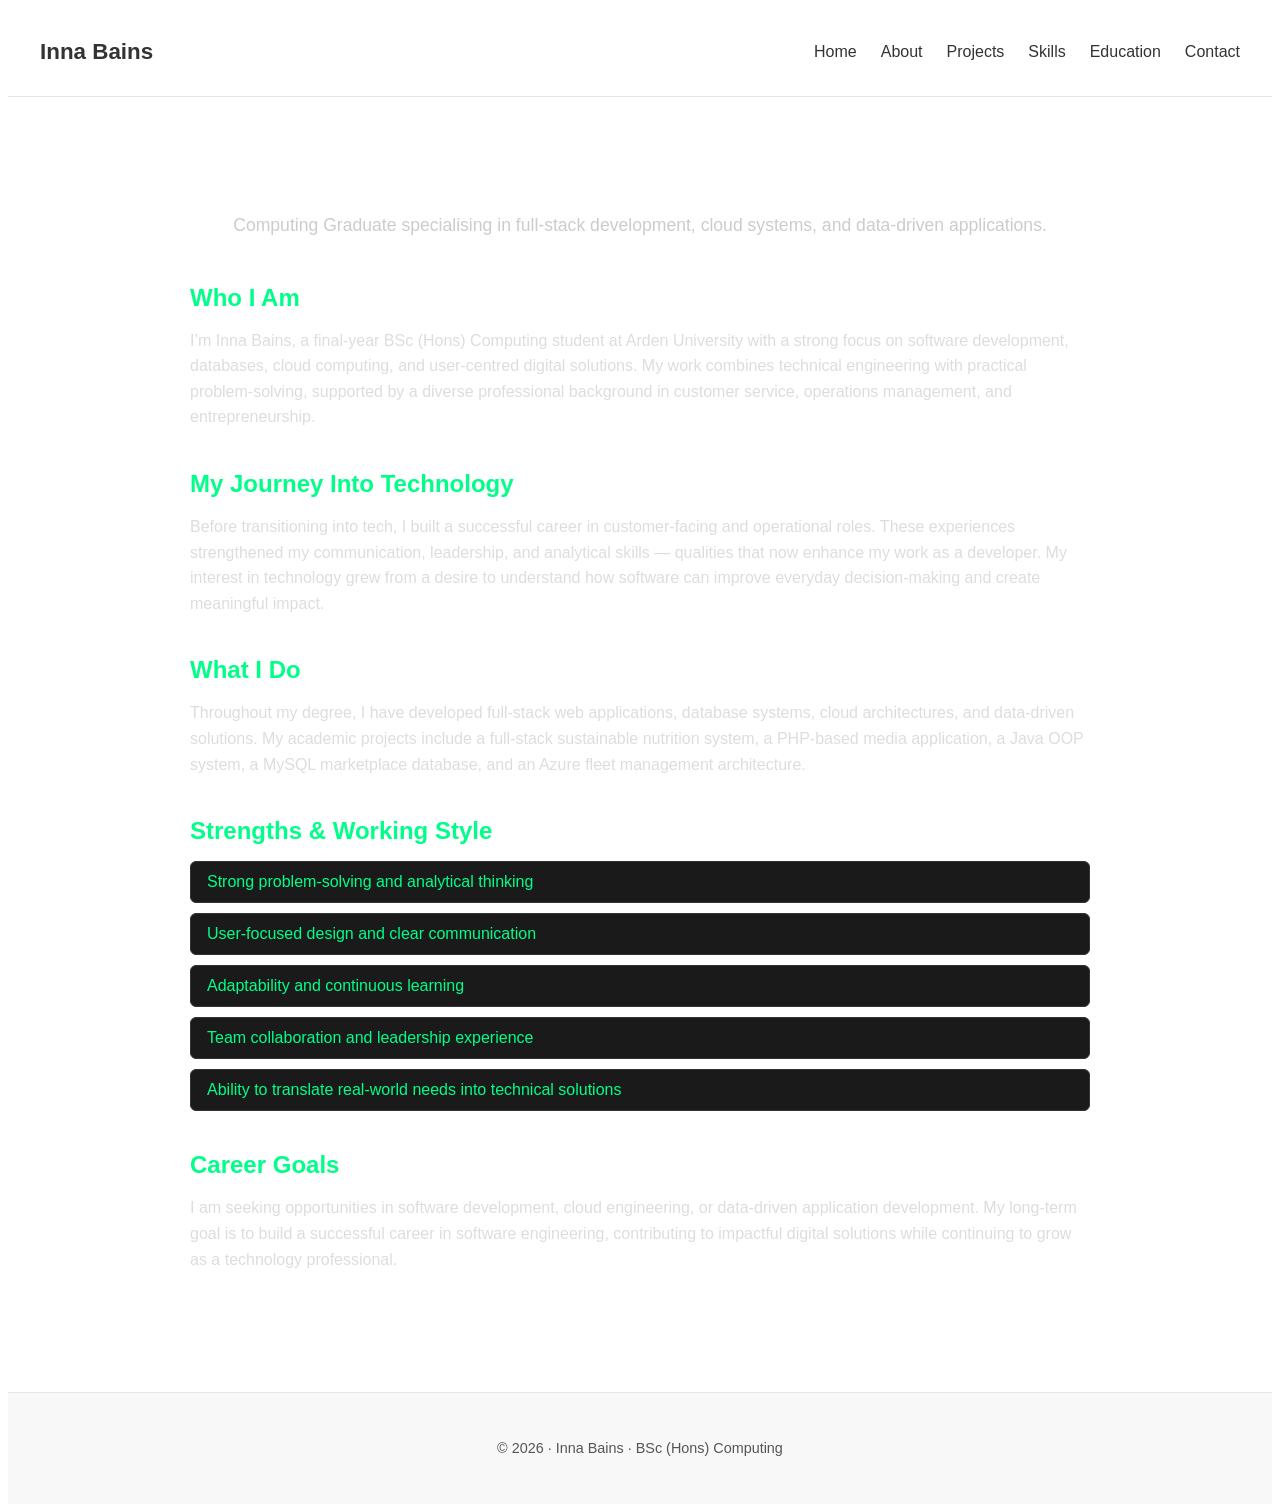
==== about.html @ 807c65b0 "Add favicon link to about.html" ====
<!DOCTYPE html>
<html lang="en">
<head>
  <meta charset="UTF-8">
  <title>Page Title | Inna Bains</title>
  <link rel="stylesheet" href="style.css">
  <link rel="icon" type="image/png" href="favicon.png">

</head>
<body>

  <!-- NAVIGATION BAR HERE -->
<header>
  <nav class="navbar">
    <a href="index.html" class="logo">Inna Bains</a>
    <ul class="nav-links">
      <li><a href="index.html">Home</a></li>
      <li><a href="about.html">About</a></li>
      <li><a href="projects.html">Projects</a></li>
      <li><a href="skills.html">Skills</a></li>
      <li><a href="education.html">Education</a></li>
      <li><a href="contact.html">Contact</a></li>
    </ul>
  </nav>
</header>


 <main class="about-container">

  <section class="about-hero">
    <h1>About Me</h1>
    <p class="about-tagline">Computing Graduate specialising in full‑stack development, cloud systems, and data‑driven applications.</p>
  </section>

  <section class="about-section">
    <h2>Who I Am</h2>
    <p>
      I’m Inna Bains, a final‑year BSc (Hons) Computing student at Arden University with a strong focus on software development, databases, cloud computing, and user‑centred digital solutions. My work combines technical engineering with practical problem‑solving, supported by a diverse professional background in customer service, operations management, and entrepreneurship.
    </p>
  </section>

  <section class="about-section">
    <h2>My Journey Into Technology</h2>
    <p>
      Before transitioning into tech, I built a successful career in customer‑facing and operational roles. These experiences strengthened my communication, leadership, and analytical skills — qualities that now enhance my work as a developer. My interest in technology grew from a desire to understand how software can improve everyday decision‑making and create meaningful impact.
    </p>
  </section>

  <section class="about-section">
    <h2>What I Do</h2>
    <p>
      Throughout my degree, I have developed full‑stack web applications, database systems, cloud architectures, and data‑driven solutions. My academic projects include a full‑stack sustainable nutrition system, a PHP‑based media application, a Java OOP system, a MySQL marketplace database, and an Azure fleet management architecture.
    </p>
  </section>

  <section class="about-section">
    <h2>Strengths & Working Style</h2>
    <ul class="about-list">
      <li>Strong problem‑solving and analytical thinking</li>
      <li>User‑focused design and clear communication</li>
      <li>Adaptability and continuous learning</li>
      <li>Team collaboration and leadership experience</li>
      <li>Ability to translate real‑world needs into technical solutions</li>
    </ul>
  </section>

  <section class="about-section">
    <h2>Career Goals</h2>
    <p>
      I am seeking opportunities in software development, cloud engineering, or data‑driven application development. My long‑term goal is to build a successful career in software engineering, contributing to impactful digital solutions while continuing to grow as a technology professional.
    </p>
  </section>

</main>

  

  <!-- FOOTER HERE -->
  <footer>
  <p>© 2026 · Inna Bains · BSc (Hons) Computing</p>
</footer>
</body>
</html>
---- style.css ----
/* NAVIGATION BAR */
.navbar {
  display: flex;
  justify-content: space-between;
  align-items: center;
  padding: 1.2rem 2rem;
  background: #ffffff;
  border-bottom: 1px solid #e5e5e5;
  position: sticky;
  top: 0;
  z-index: 1000;
}

.logo {
  font-size: 1.4rem;
  font-weight: 700;
  color: #333;
  text-decoration: none;
}

.nav-links {
  list-style: none;
  display: flex;
  gap: 1.5rem;
}

.nav-links a {
  text-decoration: none;
  color: #333;
  font-weight: 500;
  transition: 0.2s ease;
}

.nav-links a:hover {
  color: #0077ff;
}

/* FOOTER */
footer {
  text-align: center;
  padding: 2rem 0;
  margin-top: 3rem;
  background: #f8f8f8;
  color: #555;
  font-size: 0.9rem;
  border-top: 1px solid #e5e5e5;
}

/* HOME PAGE STYLES */

.home-container {
  padding: 2rem 2.5rem;
}

/* HERO SECTION */
.hero {
  text-align: center;
  margin-top: 3rem;
  margin-bottom: 4rem;
}

.hero-title {
  font-size: 2.4rem;
  font-weight: 700;
  color: #ffffff;
}

.hero-subtitle {
  font-size: 1.2rem;
  color: #d0d0d0;
  max-width: 700px;
  margin: 1rem auto 2rem;
}

.hero-buttons {
  display: flex;
  justify-content: center;
  gap: 1rem;
}

.btn-primary,
.btn-secondary,
.btn-small {
  padding: 0.7rem 1.4rem;
  border-radius: 6px;
  text-decoration: none;
  font-weight: 600;
  transition: 0.2s ease;
}

.btn-primary {
  background: #00ff88;
  color: #000;
}

.btn-primary:hover {
  background: #00d977;
}

.btn-secondary {
  background: transparent;
  border: 2px solid #00ff88;
  color: #00ff88;
}

.btn-secondary:hover {
  background: #00ff88;
  color: #000;
}

.btn-small {
  background: #0077ff;
  color: #fff;
  padding: 0.5rem 1rem;
  display: inline-block;
  margin-top: 0.5rem;
}

.btn-small:hover {
  background: #005fcc;
}

/* FEATURED PROJECTS */
.featured-projects {
  margin-top: 4rem;
}

.featured-projects h2 {
  text-align: center;
  margin-bottom: 2rem;
  color: #ffffff;
}

.project-grid {
  display: grid;
  grid-template-columns: repeat(auto-fit, minmax(280px, 1fr));
  gap: 1.5rem;
}

.project-card {
  background: #1a1a1a;
  padding: 1.5rem;
  border-radius: 8px;
  border: 1px solid #333;
}

.project-card h3 {
  color: #00ff88;
}

.project-card p {
  color: #cccccc;
}

.project-card,
.project-card-large,
.contact-card {
  transition: transform 0.2s ease, border-color 0.2s ease;
}

.project-card:hover,
.project-card-large:hover,
.contact-card:hover {
  transform: translateY(-4px);
  border-color: #00ff88;
}


/* SKILLS PREVIEW */
.skills-preview {
  margin-top: 4rem;
  text-align: center;
}

.skills-preview h2 {
  color: #ffffff;
}

.skills-grid {
  display: flex;
  flex-wrap: wrap;
  justify-content: center;
  gap: 0.8rem;
  margin: 1.5rem 0;
}

.skills-grid span {
  background: #1a1a1a;
  padding: 0.6rem 1rem;
  border-radius: 6px;
  border: 1px solid #333;
  color: #00ff88;
  font-weight: 500;
}

/* ABOUT PAGE */

.about-container {
  padding: 2rem 2.5rem;
  max-width: 900px;
  margin: auto;
}

.about-hero {
  text-align: center;
  margin-bottom: 3rem;
}

.about-hero h1 {
  font-size: 2.2rem;
  color: #ffffff;
}

.about-tagline {
  font-size: 1.1rem;
  color: #cccccc;
  margin-top: 0.5rem;
}

.about-section {
  margin-bottom: 2.5rem;
}

.about-section h2 {
  color: #00ff88;
  margin-bottom: 0.8rem;
}

.about-section p {
  color: #dddddd;
  line-height: 1.6;
}

.about-list {
  list-style: none;
  padding-left: 0;
}

.about-list li {
  background: #1a1a1a;
  padding: 0.7rem 1rem;
  border-radius: 6px;
  border: 1px solid #333;
  margin-bottom: 0.6rem;
  color: #00ff88;
  font-weight: 500;
}

/* PROJECTS PAGE */

.projects-container {
  padding: 2rem 2.5rem;
  max-width: 1100px;
  margin: auto;
}

.projects-hero {
  text-align: center;
  margin-bottom: 3rem;
}

.projects-hero h1 {
  font-size: 2.2rem;
  color: #ffffff;
}

.projects-tagline {
  font-size: 1.1rem;
  color: #cccccc;
  margin-top: 0.5rem;
}

/* SECTION HEADERS */
.featured-projects-section h2,
.technical-projects-section h2 {
  color: #00ff88;
  margin-bottom: 1.5rem;
}

/* LARGE PROJECT CARDS */
.project-card-large {
  background: #1a1a1a;
  padding: 1.8rem;
  border-radius: 8px;
  border: 1px solid #333;
  margin-bottom: 2rem;
}

.project-card-large h3 {
  color: #00ff88;
}

.project-card-large p {
  color: #dddddd;
  margin: 0.8rem 0 1.2rem;
}

/* TAGS */
.project-tags {
  display: flex;
  flex-wrap: wrap;
  gap: 0.6rem;
  margin-bottom: 1rem;
}

.project-tags span {
  background: #111;
  padding: 0.4rem 0.8rem;
  border-radius: 6px;
  border: 1px solid #333;
  color: #00ff88;
  font-size: 0.9rem;
}

/* LINKS */
.project-links {
  display: flex;
  flex-wrap: wrap;
  gap: 0.8rem;
}

/* SMALL PROJECT CARDS */
.project-card {
  background: #1a1a1a;
  padding: 1.4rem;
  border-radius: 8px;
  border: 1px solid #333;
  margin-bottom: 1.5rem;
}

.project-card h3 {
  color: #00ff88;
}

.project-card p {
  color: #dddddd;
  margin: 0.6rem 0 1rem;
}

/* SKILLS PAGE */

.skills-container {
  padding: 2rem 2.5rem;
  max-width: 1000px;
  margin: auto;
}

.skills-hero {
  text-align: center;
  margin-bottom: 3rem;
}

.skills-hero h1 {
  font-size: 2.2rem;
  color: #ffffff;
}

.skills-tagline {
  font-size: 1.1rem;
  color: #cccccc;
  margin-top: 0.5rem;
}

.skills-section {
  margin-bottom: 2.5rem;
}

.skills-section h2 {
  color: #00ff88;
  margin-bottom: 1rem;
}

.skills-grid {
  display: flex;
  flex-wrap: wrap;
  gap: 0.8rem;
}

.skills-grid span {
  background: #1a1a1a;
  padding: 0.6rem 1rem;
  border-radius: 6px;
  border: 1px solid #333;
  color: #00ff88;
  font-weight: 500;
  font-size: 0.95rem;
}

/* EDUCATION PAGE */

.education-container {
  padding: 2rem 2.5rem;
  max-width: 900px;
  margin: auto;
}

.education-hero {
  text-align: center;
  margin-bottom: 3rem;
}

.education-hero h1 {
  font-size: 2.2rem;
  color: #ffffff;
}

.education-tagline {
  font-size: 1.1rem;
  color: #cccccc;
  margin-top: 0.5rem;
}

.education-section {
  margin-bottom: 2.5rem;
}

.education-section h2 {
  color: #00ff88;
  margin-bottom: 1rem;
}

.education-details {
  color: #dddddd;
  margin-bottom: 1rem;
  line-height: 1.6;
}

.education-section p {
  color: #dddddd;
  line-height: 1.6;
}

.education-list {
  list-style: none;
  padding-left: 0;
}

.education-list li {
  background: #1a1a1a;
  padding: 0.7rem 1rem;
  border-radius: 6px;
  border: 1px solid #333;
  margin-bottom: 0.6rem;
  color: #00ff88;
  font-weight: 500;
}

/* CONTACT PAGE */

.contact-container {
  padding: 2rem 2.5rem;
  max-width: 900px;
  margin: auto;
}

.contact-hero {
  text-align: center;
  margin-bottom: 3rem;
}

.contact-hero h1 {
  font-size: 2.2rem;
  color: #ffffff;
}

.contact-tagline {
  font-size: 1.1rem;
  color: #cccccc;
  margin-top: 0.5rem;
  line-height: 1.6;
}

.contact-section h2 {
  color: #00ff88;
  margin-bottom: 1.5rem;
}

.contact-grid {
  display: grid;
  grid-template-columns: repeat(auto-fit, minmax(240px, 1fr));
  gap: 1.5rem;
}

.contact-card {
  background: #1a1a1a;
  padding: 1.4rem;
  border-radius: 8px;
  border: 1px solid #333;
  text-align: center;
}

.contact-card h3 {
  color: #00ff88;
  margin-bottom: 0.5rem;
}

.contact-card a {
  color: #ffffff;
  text-decoration: none;
  font-weight: 500;
  transition: 0.2s ease;
}

.contact-card a:hover {
  color: #00ff88;
}

/* GLOBAL SPACING IMPROVEMENTS */
section {
  margin-bottom: 3rem;
}

h1, h2, h3 {
  margin-bottom: 1rem;
}

p {
  margin-bottom: 1rem;
}

body {
  font-family: 'Inter', sans-serif;
}
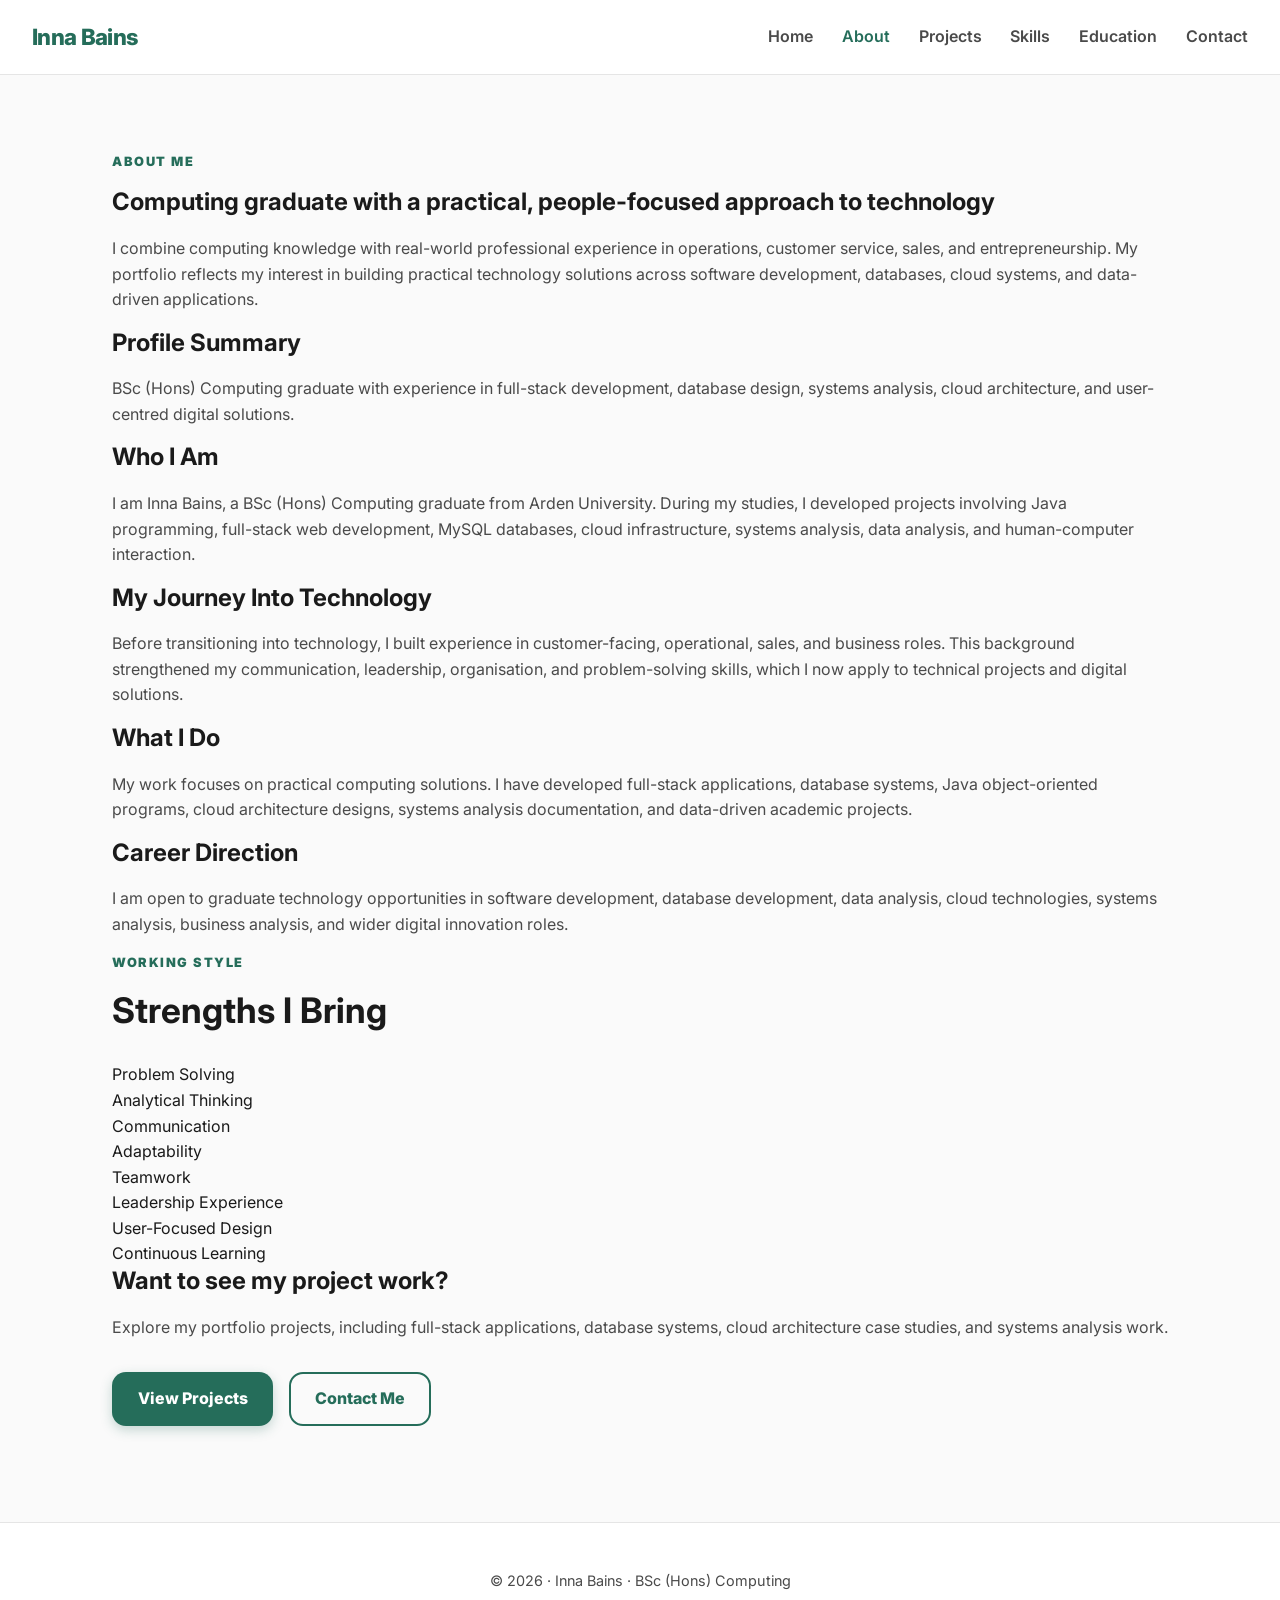
==== commit 4e0523f3: "Revise about page content and structure" ====
--- a/about.html
+++ b/about.html
@@ -2,20 +2,27 @@
 <html lang="en">
 <head>
   <meta charset="UTF-8">
-  <title>Page Title | Inna Bains</title>
+
+  <meta name="description" content="About Inna Bains – Computing Graduate with experience in software development, databases, cloud technologies, systems analysis, and data-driven applications.">
+  <meta name="keywords" content="Inna Bains, Computing Graduate, Software Development, Databases, Cloud Computing, Systems Analysis, Arden University">
+  <meta name="author" content="Inna Bains">
+
+  <title>About | Inna Bains</title>
+
   <link rel="stylesheet" href="style.css">
+  <link href="https://fonts.googleapis.com/css2?family=Inter:wght@300;400;500;600;700;800;900&display=swap" rel="stylesheet">
   <link rel="icon" type="image/png" href="favicon.png">
+</head>
 
-</head>
 <body>
 
-  <!-- NAVIGATION BAR HERE -->
 <header>
   <nav class="navbar">
     <a href="index.html" class="logo">Inna Bains</a>
+
     <ul class="nav-links">
       <li><a href="index.html">Home</a></li>
-      <li><a href="about.html">About</a></li>
+      <li><a href="about.html" class="active">About</a></li>
       <li><a href="projects.html">Projects</a></li>
       <li><a href="skills.html">Skills</a></li>
       <li><a href="education.html">Education</a></li>
@@ -24,61 +31,109 @@
   </nav>
 </header>
 
+<main>
 
- <main class="about-container">
+  <section class="about-page-hero">
+    <div class="about-hero-text">
+      <p class="eyebrow">About Me</p>
 
-  <section class="about-hero">
-    <h1>About Me</h1>
-    <p class="about-tagline">Computing Graduate specialising in full‑stack development, cloud systems, and data‑driven applications.</p>
+      <h1>Computing graduate with a practical, people-focused approach to technology</h1>
+
+      <p>
+        I combine computing knowledge with real-world professional experience in operations,
+        customer service, sales, and entrepreneurship. My portfolio reflects my interest in
+        building practical technology solutions across software development, databases,
+        cloud systems, and data-driven applications.
+      </p>
+    </div>
+
+    <div class="about-highlight-card">
+      <h2>Profile Summary</h2>
+      <p>
+        BSc (Hons) Computing graduate with experience in full-stack development,
+        database design, systems analysis, cloud architecture, and user-centred digital solutions.
+      </p>
+    </div>
   </section>
 
-  <section class="about-section">
-    <h2>Who I Am</h2>
-    <p>
-      I’m Inna Bains, a final‑year BSc (Hons) Computing student at Arden University with a strong focus on software development, databases, cloud computing, and user‑centred digital solutions. My work combines technical engineering with practical problem‑solving, supported by a diverse professional background in customer service, operations management, and entrepreneurship.
-    </p>
+  <section class="about-content-grid">
+
+    <article class="about-info-card">
+      <h2>Who I Am</h2>
+      <p>
+        I am Inna Bains, a BSc (Hons) Computing graduate from Arden University. During my
+        studies, I developed projects involving Java programming, full-stack web development,
+        MySQL databases, cloud infrastructure, systems analysis, data analysis, and
+        human-computer interaction.
+      </p>
+    </article>
+
+    <article class="about-info-card">
+      <h2>My Journey Into Technology</h2>
+      <p>
+        Before transitioning into technology, I built experience in customer-facing,
+        operational, sales, and business roles. This background strengthened my communication,
+        leadership, organisation, and problem-solving skills, which I now apply to technical
+        projects and digital solutions.
+      </p>
+    </article>
+
+    <article class="about-info-card">
+      <h2>What I Do</h2>
+      <p>
+        My work focuses on practical computing solutions. I have developed full-stack
+        applications, database systems, Java object-oriented programs, cloud architecture
+        designs, systems analysis documentation, and data-driven academic projects.
+      </p>
+    </article>
+
+    <article class="about-info-card">
+      <h2>Career Direction</h2>
+      <p>
+        I am open to graduate technology opportunities in software development, database
+        development, data analysis, cloud technologies, systems analysis, business analysis,
+        and wider digital innovation roles.
+      </p>
+    </article>
+
   </section>
 
-  <section class="about-section">
-    <h2>My Journey Into Technology</h2>
-    <p>
-      Before transitioning into tech, I built a successful career in customer‑facing and operational roles. These experiences strengthened my communication, leadership, and analytical skills — qualities that now enhance my work as a developer. My interest in technology grew from a desire to understand how software can improve everyday decision‑making and create meaningful impact.
-    </p>
+  <section class="strengths-section">
+    <div class="section-heading">
+      <p class="eyebrow">Working Style</p>
+      <h2>Strengths I Bring</h2>
+    </div>
+
+    <div class="strengths-grid">
+      <div class="strength-card">Problem Solving</div>
+      <div class="strength-card">Analytical Thinking</div>
+      <div class="strength-card">Communication</div>
+      <div class="strength-card">Adaptability</div>
+      <div class="strength-card">Teamwork</div>
+      <div class="strength-card">Leadership Experience</div>
+      <div class="strength-card">User-Focused Design</div>
+      <div class="strength-card">Continuous Learning</div>
+    </div>
   </section>
 
-  <section class="about-section">
-    <h2>What I Do</h2>
+  <section class="about-cta">
+    <h2>Want to see my project work?</h2>
     <p>
-      Throughout my degree, I have developed full‑stack web applications, database systems, cloud architectures, and data‑driven solutions. My academic projects include a full‑stack sustainable nutrition system, a PHP‑based media application, a Java OOP system, a MySQL marketplace database, and an Azure fleet management architecture.
+      Explore my portfolio projects, including full-stack applications, database systems,
+      cloud architecture case studies, and systems analysis work.
     </p>
-  </section>
 
-  <section class="about-section">
-    <h2>Strengths & Working Style</h2>
-    <ul class="about-list">
-      <li>Strong problem‑solving and analytical thinking</li>
-      <li>User‑focused design and clear communication</li>
-      <li>Adaptability and continuous learning</li>
-      <li>Team collaboration and leadership experience</li>
-      <li>Ability to translate real‑world needs into technical solutions</li>
-    </ul>
-  </section>
-
-  <section class="about-section">
-    <h2>Career Goals</h2>
-    <p>
-      I am seeking opportunities in software development, cloud engineering, or data‑driven application development. My long‑term goal is to build a successful career in software engineering, contributing to impactful digital solutions while continuing to grow as a technology professional.
-    </p>
+    <div class="hero-buttons center-buttons">
+      <a href="projects.html" class="btn-primary">View Projects</a>
+      <a href="contact.html" class="btn-secondary">Contact Me</a>
+    </div>
   </section>
 
 </main>
 
-  
-
-  <!-- FOOTER HERE -->
-  <footer>
+<footer>
   <p>© 2026 · Inna Bains · BSc (Hons) Computing</p>
 </footer>
+
 </body>
 </html>
-
--- a/style.css
+++ b/style.css
@@ -1,11 +1,72 @@
-/* NAVIGATION BAR */
+:root {
+  --bg-main: #FAFAFA;
+  --bg-card: #FFFFFF;
+  --bg-muted: #F3F4F6;
+
+  --text-primary: #1A1A1A;
+  --text-secondary: #4A4A4A;
+
+  --accent: #256D5A;
+  --accent-hover: #1F5A4A;
+  --accent-light: #E7F2EE;
+
+  --border: #E5E5E5;
+
+  --radius: 18px;
+  --shadow: 0 4px 14px rgba(0,0,0,0.08);
+  --shadow-hover: 0 8px 24px rgba(0,0,0,0.12);
+
+  --max-width: 1120px;
+}
+
+* {
+  box-sizing: border-box;
+}
+
+html {
+  scroll-behavior: smooth;
+}
+
+body {
+  margin: 0;
+  background: var(--bg-main);
+  color: var(--text-primary);
+  font-family: 'Inter', sans-serif;
+  line-height: 1.6;
+}
+
+main {
+  max-width: var(--max-width);
+  margin: auto;
+  padding: 4rem 2rem;
+}
+
+h1,
+h2,
+h3 {
+  color: var(--text-primary);
+  line-height: 1.15;
+  margin-top: 0;
+}
+
+p {
+  color: var(--text-secondary);
+}
+
+a {
+  color: inherit;
+}
+
+/* NAVIGATION */
+
 .navbar {
   display: flex;
   justify-content: space-between;
   align-items: center;
   padding: 1.2rem 2rem;
-  background: #ffffff;
-  border-bottom: 1px solid #e5e5e5;
+  background: rgba(255, 255, 255, 0.92);
+  backdrop-filter: blur(10px);
+  border-bottom: 1px solid var(--border);
   position: sticky;
   top: 0;
   z-index: 1000;
@@ -13,511 +74,696 @@
 
 .logo {
   font-size: 1.4rem;
-  font-weight: 700;
-  color: #333;
+  font-weight: 800;
+  color: var(--accent);
   text-decoration: none;
+  letter-spacing: -0.03em;
 }
 
 .nav-links {
   list-style: none;
   display: flex;
-  gap: 1.5rem;
+  gap: 1.8rem;
+  margin: 0;
+  padding: 0;
 }
 
 .nav-links a {
   text-decoration: none;
-  color: #333;
-  font-weight: 500;
+  color: var(--text-secondary);
+  font-weight: 600;
   transition: 0.2s ease;
 }
 
-.nav-links a:hover {
-  color: #0077ff;
-}
-
-/* FOOTER */
-footer {
-  text-align: center;
-  padding: 2rem 0;
-  margin-top: 3rem;
-  background: #f8f8f8;
-  color: #555;
-  font-size: 0.9rem;
-  border-top: 1px solid #e5e5e5;
-}
-
-/* HOME PAGE STYLES */
-
-.home-container {
-  padding: 2rem 2.5rem;
-}
-
-/* HERO SECTION */
-.hero {
-  text-align: center;
-  margin-top: 3rem;
-  margin-bottom: 4rem;
-}
-
-.hero-title {
-  font-size: 2.4rem;
-  font-weight: 700;
-  color: #ffffff;
-}
-
-.hero-subtitle {
-  font-size: 1.2rem;
-  color: #d0d0d0;
-  max-width: 700px;
-  margin: 1rem auto 2rem;
-}
-
-.hero-buttons {
-  display: flex;
-  justify-content: center;
-  gap: 1rem;
-}
+.nav-links a:hover,
+.nav-links a.active {
+  color: var(--accent);
+}
+
+/* BUTTONS */
 
 .btn-primary,
 .btn-secondary,
 .btn-small {
-  padding: 0.7rem 1.4rem;
-  border-radius: 6px;
+  display: inline-block;
+  border-radius: 14px;
   text-decoration: none;
-  font-weight: 600;
+  font-weight: 800;
   transition: 0.2s ease;
 }
 
 .btn-primary {
-  background: #00ff88;
-  color: #000;
+  background: var(--accent);
+  color: #FFFFFF;
+  padding: 0.85rem 1.6rem;
+  box-shadow: 0 4px 12px rgba(37, 109, 90, 0.25);
 }
 
 .btn-primary:hover {
-  background: #00d977;
+  background: var(--accent-hover);
+  transform: translateY(-2px);
 }
 
 .btn-secondary {
   background: transparent;
-  border: 2px solid #00ff88;
-  color: #00ff88;
+  border: 2px solid var(--accent);
+  color: var(--accent);
+  padding: 0.75rem 1.5rem;
 }
 
 .btn-secondary:hover {
-  background: #00ff88;
-  color: #000;
+  background: var(--accent);
+  color: #FFFFFF;
+  transform: translateY(-2px);
 }
 
 .btn-small {
-  background: #0077ff;
-  color: #fff;
-  padding: 0.5rem 1rem;
-  display: inline-block;
-  margin-top: 0.5rem;
+  background: var(--bg-muted);
+  color: var(--text-primary);
+  padding: 0.6rem 1rem;
+  border: 1px solid var(--border);
+  font-size: 0.9rem;
 }
 
 .btn-small:hover {
-  background: #005fcc;
-}
-
-/* FEATURED PROJECTS */
-.featured-projects {
-  margin-top: 4rem;
-}
-
-.featured-projects h2 {
+  background: var(--accent);
+  color: #FFFFFF;
+  border-color: var(--accent);
+  transform: translateY(-2px);
+}
+
+/* HERO */
+
+.hero {
+  margin-bottom: 3rem;
+}
+
+.hero-layout {
+  display: grid;
+  grid-template-columns: 1.35fr 0.85fr;
+  align-items: center;
+  gap: 3rem;
+}
+
+.hero-content {
+  text-align: left;
+}
+
+.eyebrow {
+  color: var(--accent);
+  font-weight: 900;
+  text-transform: uppercase;
+  letter-spacing: 0.12em;
+  font-size: 0.8rem;
+  margin-bottom: 1rem;
+}
+
+.hero-title {
+  font-size: clamp(2.5rem, 5.2vw, 4.6rem);
+  font-weight: 900;
+  letter-spacing: -0.07em;
+  max-width: 850px;
+  margin-bottom: 1.3rem;
+}
+
+.hero-subtitle {
+  font-size: 1.25rem;
+  color: var(--text-secondary);
+  max-width: 760px;
+  margin: 0;
+}
+
+.hero-buttons {
+  margin-top: 2rem;
+  display: flex;
+  gap: 1rem;
+  flex-wrap: wrap;
+}
+
+.hero-photo-card {
+  background: linear-gradient(145deg, #FFFFFF, #F2F5F4);
+  border: 1px solid var(--border);
+  border-radius: 28px;
+  padding: 1rem;
+  box-shadow: var(--shadow);
+}
+
+.hero-photo {
+  width: 100%;
+  display: block;
+  border-radius: 22px;
+  object-fit: cover;
+  aspect-ratio: 4 / 5;
+}
+
+/* STATS */
+
+.stats-grid {
+  display: grid;
+  grid-template-columns: repeat(4, 1fr);
+  gap: 1.2rem;
+  margin-bottom: 4.5rem;
+}
+
+.stat-card {
+  background: var(--bg-card);
+  border: 1px solid var(--border);
+  border-radius: var(--radius);
+  padding: 1.5rem;
   text-align: center;
+  box-shadow: var(--shadow);
+}
+
+.stat-card h2 {
+  color: var(--accent);
+  font-size: 2rem;
+  margin-bottom: 0.3rem;
+}
+
+.stat-card p {
+  margin: 0;
+  font-weight: 700;
+}
+
+/* SECTION STRUCTURE */
+
+.section-block {
+  margin-bottom: 4.8rem;
+}
+
+.section-heading {
+  max-width: 760px;
   margin-bottom: 2rem;
-  color: #ffffff;
-}
+}
+
+.section-heading h2 {
+  font-size: 2.2rem;
+  margin-bottom: 0.6rem;
+}
+
+.section-heading p {
+  margin-top: 0;
+}
+
+/* PROJECTS */
 
 .project-grid {
   display: grid;
-  grid-template-columns: repeat(auto-fit, minmax(280px, 1fr));
-  gap: 1.5rem;
-}
-
-.project-card {
-  background: #1a1a1a;
-  padding: 1.5rem;
-  border-radius: 8px;
-  border: 1px solid #333;
-}
-
-.project-card h3 {
-  color: #00ff88;
-}
-
-.project-card p {
-  color: #cccccc;
-}
-
-.project-card,
-.project-card-large,
-.contact-card {
-  transition: transform 0.2s ease, border-color 0.2s ease;
-}
-
-.project-card:hover,
-.project-card-large:hover,
-.contact-card:hover {
-  transform: translateY(-4px);
-  border-color: #00ff88;
-}
-
-
-/* SKILLS PREVIEW */
-.skills-preview {
-  margin-top: 4rem;
-  text-align: center;
-}
-
-.skills-preview h2 {
-  color: #ffffff;
-}
-
-.skills-grid {
-  display: flex;
-  flex-wrap: wrap;
-  justify-content: center;
-  gap: 0.8rem;
-  margin: 1.5rem 0;
-}
-
-.skills-grid span {
-  background: #1a1a1a;
-  padding: 0.6rem 1rem;
-  border-radius: 6px;
-  border: 1px solid #333;
-  color: #00ff88;
-  font-weight: 500;
-}
-
-/* ABOUT PAGE */
-
-.about-container {
-  padding: 2rem 2.5rem;
-  max-width: 900px;
-  margin: auto;
-}
-
-.about-hero {
-  text-align: center;
-  margin-bottom: 3rem;
-}
-
-.about-hero h1 {
-  font-size: 2.2rem;
-  color: #ffffff;
-}
-
-.about-tagline {
-  font-size: 1.1rem;
-  color: #cccccc;
-  margin-top: 0.5rem;
-}
-
-.about-section {
-  margin-bottom: 2.5rem;
-}
-
-.about-section h2 {
-  color: #00ff88;
+  grid-template-columns: repeat(2, 1fr);
+  gap: 2rem;
+}
+
+.project-card-large {
+  background: var(--bg-card);
+  border: 1px solid var(--border);
+  border-radius: 24px;
+  padding: 1.4rem;
+  box-shadow: var(--shadow);
+  transition: 0.25s ease;
+}
+
+.project-card-large:hover {
+  transform: translateY(-5px);
+  box-shadow: var(--shadow-hover);
+}
+
+.project-card-large h3 {
+  font-size: 1.45rem;
   margin-bottom: 0.8rem;
 }
 
-.about-section p {
-  color: #dddddd;
-  line-height: 1.6;
-}
-
-.about-list {
-  list-style: none;
-  padding-left: 0;
-}
-
-.about-list li {
-  background: #1a1a1a;
-  padding: 0.7rem 1rem;
-  border-radius: 6px;
-  border: 1px solid #333;
-  margin-bottom: 0.6rem;
-  color: #00ff88;
-  font-weight: 500;
-}
-
-/* PROJECTS PAGE */
-
-.projects-container {
-  padding: 2rem 2.5rem;
-  max-width: 1100px;
-  margin: auto;
-}
-
-.projects-hero {
-  text-align: center;
-  margin-bottom: 3rem;
-}
-
-.projects-hero h1 {
-  font-size: 2.2rem;
-  color: #ffffff;
-}
-
-.projects-tagline {
-  font-size: 1.1rem;
-  color: #cccccc;
-  margin-top: 0.5rem;
-}
-
-/* SECTION HEADERS */
-.featured-projects-section h2,
-.technical-projects-section h2 {
-  color: #00ff88;
+.project-featured p {
+  font-size: 0.98rem;
+}
+
+.project-visual {
+  height: 160px;
+  border-radius: 18px;
   margin-bottom: 1.5rem;
-}
-
-/* LARGE PROJECT CARDS */
-.project-card-large {
-  background: #1a1a1a;
-  padding: 1.8rem;
-  border-radius: 8px;
-  border: 1px solid #333;
-  margin-bottom: 2rem;
-}
-
-.project-card-large h3 {
-  color: #00ff88;
-}
-
-.project-card-large p {
-  color: #dddddd;
-  margin: 0.8rem 0 1.2rem;
-}
-
-/* TAGS */
+  padding: 1.2rem;
+  display: flex;
+  align-items: flex-end;
+  overflow: hidden;
+}
+
+.project-visual span {
+  background: rgba(255,255,255,0.9);
+  color: var(--accent);
+  font-weight: 800;
+  font-size: 0.85rem;
+  padding: 0.55rem 0.8rem;
+  border-radius: 999px;
+}
+
+.nutrition-visual {
+  background:
+    radial-gradient(circle at top left, rgba(37,109,90,0.25), transparent 35%),
+    linear-gradient(135deg, #E7F2EE, #FFFFFF);
+}
+
+.paradise-visual {
+  background:
+    radial-gradient(circle at top right, rgba(37,99,235,0.22), transparent 35%),
+    linear-gradient(135deg, #EAF1FF, #FFFFFF);
+}
+
+.project-status {
+  color: var(--accent);
+  background: var(--accent-light);
+  display: inline-block;
+  padding: 0.35rem 0.75rem;
+  border-radius: 999px;
+  font-weight: 900;
+  font-size: 0.76rem;
+  margin-bottom: 1rem;
+}
+
 .project-tags {
   display: flex;
   flex-wrap: wrap;
   gap: 0.6rem;
+  margin: 1.4rem 0;
+}
+
+.project-tags span {
+  background: var(--bg-muted);
+  padding: 0.5rem 0.85rem;
+  border-radius: 999px;
+  border: 1px solid var(--border);
+  color: var(--accent);
+  font-size: 0.88rem;
+  font-weight: 700;
+}
+
+.project-actions {
+  display: flex;
+  flex-wrap: wrap;
+  gap: 0.7rem;
+  margin-top: 1.2rem;
+}
+
+/* ABOUT PREVIEW */
+
+.about-preview {
+  background: var(--bg-card);
+  border: 1px solid var(--border);
+  border-radius: 26px;
+  padding: 2.3rem;
+  box-shadow: var(--shadow);
+  margin-bottom: 4.8rem;
+  display: grid;
+  grid-template-columns: 0.9fr 1.2fr;
+  gap: 2rem;
+  align-items: center;
+}
+
+.about-preview h2 {
+  font-size: 2rem;
+  margin-bottom: 0;
+}
+
+.about-preview p {
+  margin: 0;
+}
+
+/* TECHNICAL AREAS */
+
+.technical-grid {
+  display: grid;
+  grid-template-columns: repeat(4, 1fr);
+  gap: 1.2rem;
+  margin-bottom: 1.5rem;
+}
+
+.technical-card {
+  background: var(--bg-card);
+  border: 1px solid var(--border);
+  border-radius: 22px;
+  padding: 1.5rem;
+  box-shadow: var(--shadow);
+  transition: 0.25s ease;
+}
+
+.technical-card:hover {
+  transform: translateY(-5px);
+  box-shadow: var(--shadow-hover);
+}
+
+.technical-icon {
+  display: inline-flex;
+  width: 42px;
+  height: 42px;
+  align-items: center;
+  justify-content: center;
+  background: var(--accent-light);
+  border-radius: 12px;
   margin-bottom: 1rem;
-}
-
-.project-tags span {
-  background: #111;
-  padding: 0.4rem 0.8rem;
-  border-radius: 6px;
-  border: 1px solid #333;
-  color: #00ff88;
-  font-size: 0.9rem;
-}
-
-/* LINKS */
-.project-links {
+  font-size: 1.25rem;
+}
+
+.technical-card h3 {
+  font-size: 1.05rem;
+  margin-bottom: 0.7rem;
+}
+
+.technical-card p {
+  font-size: 0.95rem;
+  margin-bottom: 0;
+}
+
+/* SKILLS */
+
+.skills-cloud {
   display: flex;
   flex-wrap: wrap;
   gap: 0.8rem;
-}
-
-/* SMALL PROJECT CARDS */
-.project-card {
-  background: #1a1a1a;
-  padding: 1.4rem;
-  border-radius: 8px;
-  border: 1px solid #333;
   margin-bottom: 1.5rem;
 }
 
-.project-card h3 {
-  color: #00ff88;
-}
-
-.project-card p {
-  color: #dddddd;
-  margin: 0.6rem 0 1rem;
-}
-
-/* SKILLS PAGE */
-
-.skills-container {
-  padding: 2rem 2.5rem;
-  max-width: 1000px;
-  margin: auto;
-}
-
-.skills-hero {
+.skills-cloud span {
+  background: var(--bg-card);
+  border: 1px solid var(--border);
+  color: var(--accent);
+  padding: 0.7rem 1rem;
+  border-radius: 999px;
+  font-weight: 800;
+  box-shadow: 0 3px 10px rgba(0,0,0,0.05);
+}
+
+/* CTA */
+
+.cta-section {
   text-align: center;
-  margin-bottom: 3rem;
-}
-
-.skills-hero h1 {
-  font-size: 2.2rem;
-  color: #ffffff;
-}
-
-.skills-tagline {
-  font-size: 1.1rem;
-  color: #cccccc;
-  margin-top: 0.5rem;
-}
-
-.skills-section {
-  margin-bottom: 2.5rem;
-}
-
-.skills-section h2 {
-  color: #00ff88;
+  background: linear-gradient(135deg, var(--accent), var(--accent-hover));
+  color: #FFFFFF;
+  padding: 3.5rem 2rem;
+  border-radius: 28px;
+  box-shadow: var(--shadow);
+}
+
+.cta-section h2 {
+  color: #FFFFFF;
+  font-size: 2.1rem;
   margin-bottom: 1rem;
 }
 
-.skills-grid {
+.cta-section p {
+  color: rgba(255, 255, 255, 0.92);
+  max-width: 720px;
+  margin: 0 auto 2rem;
+}
+
+.cta-section .btn-primary,
+.cta-button {
+  background: #FFFFFF;
+  color: var(--accent);
+  box-shadow: none;
+}
+
+.cta-section .btn-primary:hover,
+.cta-button:hover {
+  background: var(--bg-muted);
+  color: var(--accent-hover);
+}
+
+/* FOOTER */
+
+footer {
+  text-align: center;
+  padding: 2rem 1rem;
+  margin-top: 2rem;
+  background: #FFFFFF;
+  color: var(--text-secondary);
+  font-size: 0.9rem;
+  border-top: 1px solid var(--border);
+}
+
+/* RESPONSIVE */
+
+@media (max-width: 980px) {
+  .hero-layout {
+    grid-template-columns: 1fr;
+  }
+
+  .hero-content {
+    text-align: center;
+  }
+
+  .hero-subtitle {
+    margin: 0 auto;
+  }
+
+  .hero-buttons {
+    justify-content: center;
+  }
+
+  .hero-photo-card {
+    max-width: 360px;
+    margin: 0 auto;
+  }
+
+  .stats-grid,
+  .technical-grid {
+    grid-template-columns: repeat(2, 1fr);
+  }
+
+  .project-grid,
+  .about-preview {
+    grid-template-columns: 1fr;
+  }
+}
+
+@media (max-width: 720px) {
+  main {
+    padding: 3rem 1rem;
+  }
+
+  .navbar {
+    flex-direction: column;
+    gap: 1rem;
+    padding: 1rem;
+  }
+
+  .nav-links {
+    flex-wrap: wrap;
+    justify-content: center;
+    gap: 1rem;
+  }
+
+  .hero-title {
+    font-size: 2.3rem;
+    letter-spacing: -0.04em;
+  }
+
+  .hero-subtitle {
+    font-size: 1rem;
+  }
+
+  .stats-grid,
+  .technical-grid {
+    grid-template-columns: 1fr;
+  }
+
+  .project-card-large,
+  .about-preview,
+  .technical-card {
+    padding: 1.3rem;
+  }
+
+  .cta-section {
+    padding: 2.5rem 1.3rem;
+  }
+}
+
+.project-list {
+  display: flex;
+  flex-direction: column;
+  gap: 3rem;
+}
+
+.project-row {
+  display: grid;
+  grid-template-columns: 1.1fr 1fr;
+  gap: 2.5rem;
+  align-items: center;
+}
+
+.project-row-image {
+  width: 100%;
+  border-radius: 18px;
+  border: 1px solid var(--border);
+  box-shadow: var(--shadow);
+}
+
+.project-row-content h3 {
+  font-size: 1.6rem;
+  margin-bottom: 0.8rem;
+}
+
+.project-row-content p {
+  margin-bottom: 1.2rem;
+}
+
+@media (max-width: 900px) {
+  .project-row {
+    grid-template-columns: 1fr;
+  }
+}
+
+.clean-tech-grid .technical-card {
+  text-align: left;
+  padding: 1.8rem;
+}
+
+.small-skills span {
+  padding: 0.55rem 0.9rem;
+  font-size: 0.9rem;
+}
+
+.clean-cta {
+  background: var(--accent-light);
+  color: var(--text-primary);
+  border-radius: 22px;
+  padding: 2.8rem 2rem;
+}
+
+.project-video-wrapper {
+  position: relative;
+  border-radius: 18px;
+  overflow: hidden;
+  box-shadow: var(--shadow);
+  border: 1px solid var(--border);
+}
+
+.project-video-embed iframe {
+  width: 100%;
+  height: 260px;
+  border: none;
+  display: block;
+}
+
+.project-video-overlay {
+  position: absolute;
+  inset: 0;
+  background: linear-gradient(to bottom, rgba(0,0,0,0.15), rgba(0,0,0,0.35));
+  pointer-events: none;
+}
+
+.project-video-label {
+  position: absolute;
+  bottom: 12px;
+  left: 12px;
+  background: rgba(0,0,0,0.65);
+  color: #fff;
+  padding: 0.45rem 0.8rem;
+  border-radius: 999px;
+  font-size: 0.85rem;
+  font-weight: 700;
+  display: flex;
+  align-items: center;
+  gap: 0.4rem;
+}
+
+.project-video-label i {
+  font-size: 0.9rem;
+}
+
+@media (max-width: 900px) {
+  .project-video-embed iframe {
+    height: 200px;
+  }
+}
+
+/* ========================= REFINED ABOUT ========================= */
+
+.refined-about .refined-text {
+  max-width: 760px;
+  font-size: 1.05rem;
+  line-height: 1.7;
+  margin-bottom: 1.8rem;
+}
+
+
+
+/* ========================= REFINED TECHNICAL AREAS ========================= */
+
+.technical-grid {
+display: grid;
+grid-template-columns: repeat(2, 1fr);
+gap: 1.5rem;
+}
+
+.technical-card {
+background: #ffffff;
+border: 1px solid var(--border);
+border-radius: 20px;
+padding: 2rem;
+box-shadow: var(--shadow);
+transition: 0.25s ease;
+}
+
+.technical-card:hover {
+transform: translateY(-5px);
+box-shadow: var(--shadow-hover);
+}
+
+.tech-icon {
+width: 56px;
+height: 56px;
+background: var(--accent-light);
+border-radius: 14px;
+display: flex;
+align-items: center;
+justify-content: center;
+font-size: 1.4rem;
+margin-bottom: 1rem;
+}
+
+.technical-card h3 {
+margin-bottom: 0.8rem;
+color: var(--text-primary);
+}
+
+.technical-card p {
+margin: 0;
+color: var(--text-secondary);
+}
+
+.center-button {
+text-align: center;
+margin-top: 2rem;
+}
+
+@media (max-width: 768px) {
+.technical-grid {
+grid-template-columns: 1fr;
+}
+}
+
+
+
+
+/* ========================= REFINED SKILLS ========================= */
+
+.skills-line {
   display: flex;
   flex-wrap: wrap;
-  gap: 0.8rem;
-}
-
-.skills-grid span {
-  background: #1a1a1a;
-  padding: 0.6rem 1rem;
-  border-radius: 6px;
-  border: 1px solid #333;
-  color: #00ff88;
-  font-weight: 500;
-  font-size: 0.95rem;
-}
-
-/* EDUCATION PAGE */
-
-.education-container {
-  padding: 2rem 2.5rem;
-  max-width: 900px;
-  margin: auto;
-}
-
-.education-hero {
-  text-align: center;
-  margin-bottom: 3rem;
-}
-
-.education-hero h1 {
-  font-size: 2.2rem;
-  color: #ffffff;
-}
-
-.education-tagline {
-  font-size: 1.1rem;
-  color: #cccccc;
-  margin-top: 0.5rem;
-}
-
-.education-section {
-  margin-bottom: 2.5rem;
-}
-
-.education-section h2 {
-  color: #00ff88;
-  margin-bottom: 1rem;
-}
-
-.education-details {
-  color: #dddddd;
-  margin-bottom: 1rem;
-  line-height: 1.6;
-}
-
-.education-section p {
-  color: #dddddd;
-  line-height: 1.6;
-}
-
-.education-list {
-  list-style: none;
-  padding-left: 0;
-}
-
-.education-list li {
-  background: #1a1a1a;
-  padding: 0.7rem 1rem;
-  border-radius: 6px;
-  border: 1px solid #333;
-  margin-bottom: 0.6rem;
-  color: #00ff88;
-  font-weight: 500;
-}
-
-/* CONTACT PAGE */
-
-.contact-container {
-  padding: 2rem 2.5rem;
-  max-width: 900px;
-  margin: auto;
-}
-
-.contact-hero {
-  text-align: center;
-  margin-bottom: 3rem;
-}
-
-.contact-hero h1 {
-  font-size: 2.2rem;
-  color: #ffffff;
-}
-
-.contact-tagline {
-  font-size: 1.1rem;
-  color: #cccccc;
-  margin-top: 0.5rem;
-  line-height: 1.6;
-}
-
-.contact-section h2 {
-  color: #00ff88;
+  gap: 0.6rem;
   margin-bottom: 1.5rem;
 }
 
-.contact-grid {
-  display: grid;
-  grid-template-columns: repeat(auto-fit, minmax(240px, 1fr));
-  gap: 1.5rem;
-}
-
-.contact-card {
-  background: #1a1a1a;
-  padding: 1.4rem;
-  border-radius: 8px;
-  border: 1px solid #333;
-  text-align: center;
-}
-
-.contact-card h3 {
-  color: #00ff88;
-  margin-bottom: 0.5rem;
-}
-
-.contact-card a {
-  color: #ffffff;
-  text-decoration: none;
-  font-weight: 500;
-  transition: 0.2s ease;
-}
-
-.contact-card a:hover {
-  color: #00ff88;
-}
-
-/* GLOBAL SPACING IMPROVEMENTS */
-section {
-  margin-bottom: 3rem;
-}
-
-h1, h2, h3 {
-  margin-bottom: 1rem;
-}
-
-p {
-  margin-bottom: 1rem;
-}
-
-body {
-  font-family: 'Inter', sans-serif;
-}
+.skills-line span {
+  background: var(--bg-muted);
+  border: 1px solid var(--border);
+  padding: 0.55rem 0.9rem;
+  border-radius: 999px;
+  font-size: 0.9rem;
+  font-weight: 700;
+  color: var(--accent);
+}
+
+
+
+
+
+
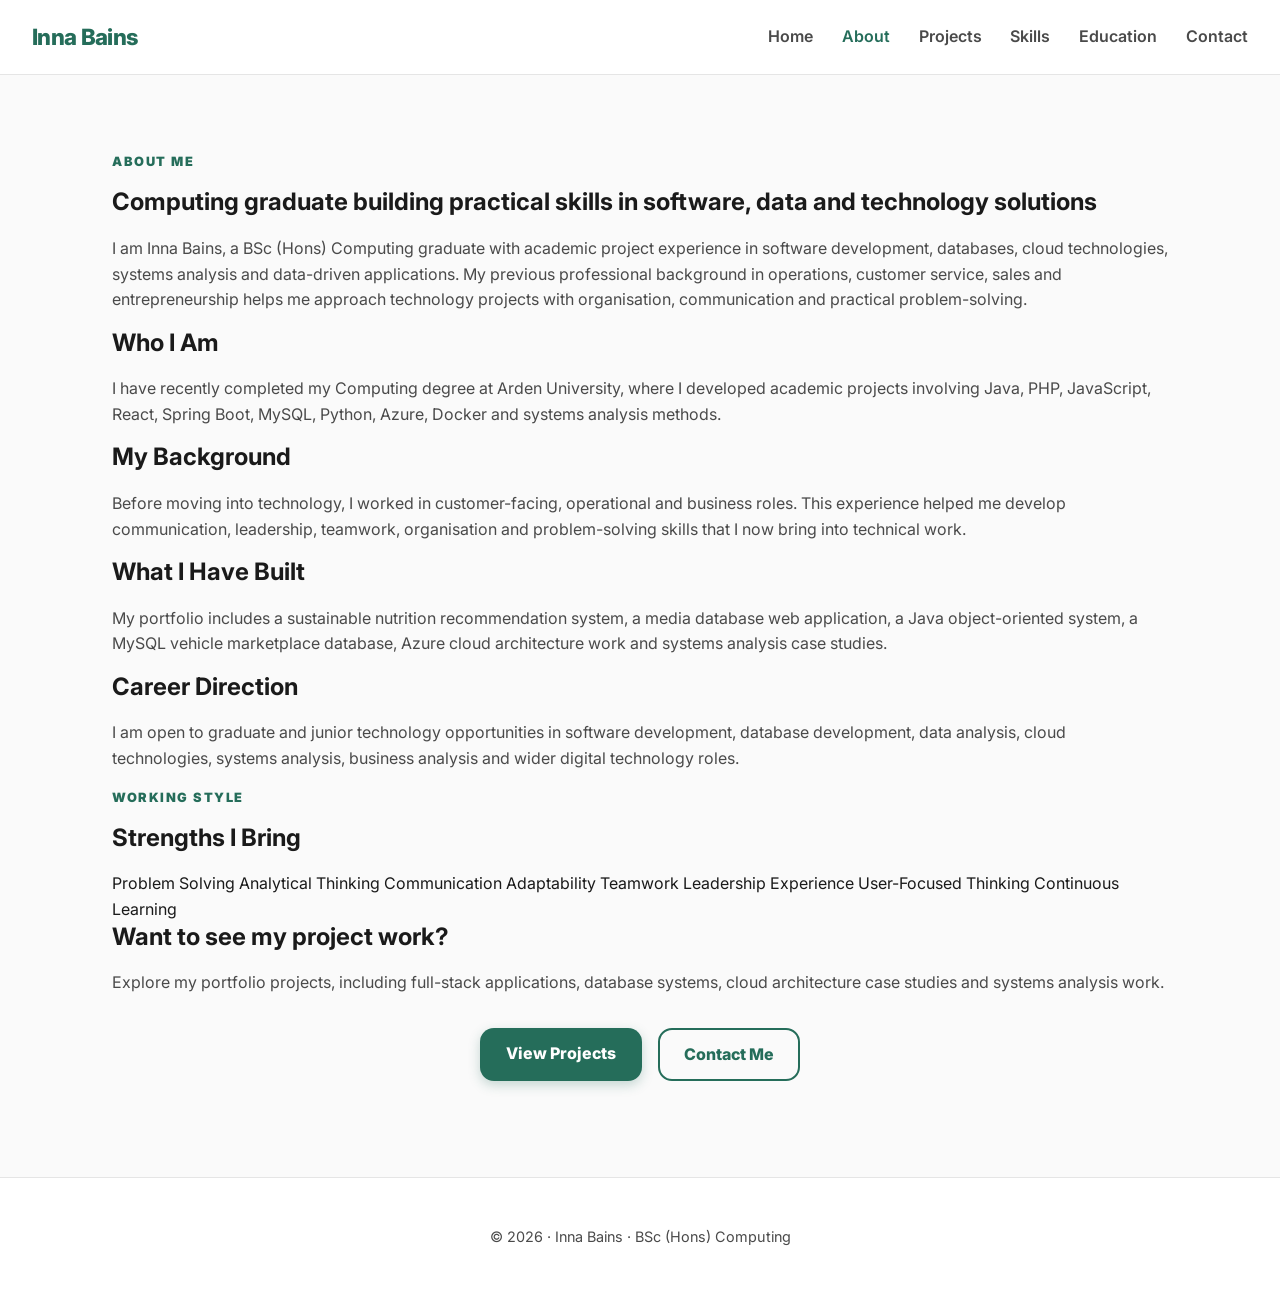
==== commit a86987c1: "Revise content and structure in about.html" ====
--- a/about.html
+++ b/about.html
@@ -3,7 +3,7 @@
 <head>
   <meta charset="UTF-8">
 
-  <meta name="description" content="About Inna Bains – Computing Graduate with experience in software development, databases, cloud technologies, systems analysis, and data-driven applications.">
+  <meta name="description" content="About Inna Bains – Computing graduate with experience in software development, databases, cloud technologies, systems analysis, and data-driven applications.">
   <meta name="keywords" content="Inna Bains, Computing Graduate, Software Development, Databases, Cloud Computing, Systems Analysis, Arden University">
   <meta name="author" content="Inna Bains">
 
@@ -33,94 +33,83 @@
 
 <main>
 
-  <section class="about-page-hero">
-    <div class="about-hero-text">
-      <p class="eyebrow">About Me</p>
+  <section class="about-hero-modern">
+    <p class="eyebrow">About Me</p>
 
-      <h1>Computing graduate with a practical, people-focused approach to technology</h1>
+    <h1>
+      Computing graduate building practical skills in software, data and technology solutions
+    </h1>
 
-      <p>
-        I combine computing knowledge with real-world professional experience in operations,
-        customer service, sales, and entrepreneurship. My portfolio reflects my interest in
-        building practical technology solutions across software development, databases,
-        cloud systems, and data-driven applications.
-      </p>
-    </div>
-
-    <div class="about-highlight-card">
-      <h2>Profile Summary</h2>
-      <p>
-        BSc (Hons) Computing graduate with experience in full-stack development,
-        database design, systems analysis, cloud architecture, and user-centred digital solutions.
-      </p>
-    </div>
+    <p>
+      I am Inna Bains, a BSc (Hons) Computing graduate with academic project experience in
+      software development, databases, cloud technologies, systems analysis and data-driven
+      applications. My previous professional background in operations, customer service,
+      sales and entrepreneurship helps me approach technology projects with organisation,
+      communication and practical problem-solving.
+    </p>
   </section>
 
-  <section class="about-content-grid">
+  <section class="about-card-grid">
 
-    <article class="about-info-card">
+    <article class="about-card">
       <h2>Who I Am</h2>
       <p>
-        I am Inna Bains, a BSc (Hons) Computing graduate from Arden University. During my
-        studies, I developed projects involving Java programming, full-stack web development,
-        MySQL databases, cloud infrastructure, systems analysis, data analysis, and
-        human-computer interaction.
+        I have recently completed my Computing degree at Arden University, where I developed
+        academic projects involving Java, PHP, JavaScript, React, Spring Boot, MySQL, Python,
+        Azure, Docker and systems analysis methods.
       </p>
     </article>
 
-    <article class="about-info-card">
-      <h2>My Journey Into Technology</h2>
+    <article class="about-card">
+      <h2>My Background</h2>
       <p>
-        Before transitioning into technology, I built experience in customer-facing,
-        operational, sales, and business roles. This background strengthened my communication,
-        leadership, organisation, and problem-solving skills, which I now apply to technical
-        projects and digital solutions.
+        Before moving into technology, I worked in customer-facing, operational and business
+        roles. This experience helped me develop communication, leadership, teamwork,
+        organisation and problem-solving skills that I now bring into technical work.
       </p>
     </article>
 
-    <article class="about-info-card">
-      <h2>What I Do</h2>
+    <article class="about-card">
+      <h2>What I Have Built</h2>
       <p>
-        My work focuses on practical computing solutions. I have developed full-stack
-        applications, database systems, Java object-oriented programs, cloud architecture
-        designs, systems analysis documentation, and data-driven academic projects.
+        My portfolio includes a sustainable nutrition recommendation system, a media database
+        web application, a Java object-oriented system, a MySQL vehicle marketplace database,
+        Azure cloud architecture work and systems analysis case studies.
       </p>
     </article>
 
-    <article class="about-info-card">
+    <article class="about-card">
       <h2>Career Direction</h2>
       <p>
-        I am open to graduate technology opportunities in software development, database
-        development, data analysis, cloud technologies, systems analysis, business analysis,
-        and wider digital innovation roles.
+        I am open to graduate and junior technology opportunities in software development,
+        database development, data analysis, cloud technologies, systems analysis, business
+        analysis and wider digital technology roles.
       </p>
     </article>
 
   </section>
 
-  <section class="strengths-section">
-    <div class="section-heading">
-      <p class="eyebrow">Working Style</p>
-      <h2>Strengths I Bring</h2>
-    </div>
+  <section class="strengths-modern">
+    <p class="eyebrow">Working Style</p>
+    <h2>Strengths I Bring</h2>
 
-    <div class="strengths-grid">
-      <div class="strength-card">Problem Solving</div>
-      <div class="strength-card">Analytical Thinking</div>
-      <div class="strength-card">Communication</div>
-      <div class="strength-card">Adaptability</div>
-      <div class="strength-card">Teamwork</div>
-      <div class="strength-card">Leadership Experience</div>
-      <div class="strength-card">User-Focused Design</div>
-      <div class="strength-card">Continuous Learning</div>
+    <div class="strengths-cloud">
+      <span>Problem Solving</span>
+      <span>Analytical Thinking</span>
+      <span>Communication</span>
+      <span>Adaptability</span>
+      <span>Teamwork</span>
+      <span>Leadership Experience</span>
+      <span>User-Focused Thinking</span>
+      <span>Continuous Learning</span>
     </div>
   </section>
 
-  <section class="about-cta">
+  <section class="about-cta-modern">
     <h2>Want to see my project work?</h2>
     <p>
       Explore my portfolio projects, including full-stack applications, database systems,
-      cloud architecture case studies, and systems analysis work.
+      cloud architecture case studies and systems analysis work.
     </p>
 
     <div class="hero-buttons center-buttons">
--- a/style.css
+++ b/style.css
@@ -762,8 +762,145 @@
   color: var(--accent);
 }
 
-
-
-
-
-
+/* ----------------------------------------------------
+   ABOUT PAGE
+---------------------------------------------------- */
+
+.about-page-hero {
+  display: grid;
+  grid-template-columns: 1.3fr 0.7fr;
+  gap: 2rem;
+  align-items: stretch;
+  margin-bottom: 4.5rem;
+}
+
+.about-hero-text h1 {
+  font-size: clamp(2.3rem, 4.5vw, 4rem);
+  font-weight: 900;
+  letter-spacing: -0.06em;
+  margin-bottom: 1.2rem;
+}
+
+.about-hero-text p {
+  font-size: 1.15rem;
+  max-width: 780px;
+}
+
+.about-highlight-card {
+  background: linear-gradient(135deg, var(--accent), var(--accent-hover));
+  color: #ffffff;
+  border-radius: 28px;
+  padding: 2rem;
+  box-shadow: var(--shadow);
+  display: flex;
+  flex-direction: column;
+  justify-content: center;
+}
+
+.about-highlight-card h2,
+.about-highlight-card p {
+  color: #ffffff;
+}
+
+.about-highlight-card p {
+  margin-bottom: 0;
+}
+
+.about-content-grid {
+  display: grid;
+  grid-template-columns: repeat(2, 1fr);
+  gap: 1.5rem;
+  margin-bottom: 4.8rem;
+}
+
+.about-info-card {
+  background: var(--bg-card);
+  border: 1px solid var(--border);
+  border-radius: 24px;
+  padding: 2rem;
+  box-shadow: var(--shadow);
+  transition: 0.25s ease;
+}
+
+.about-info-card:hover {
+  transform: translateY(-5px);
+  box-shadow: var(--shadow-hover);
+}
+
+.about-info-card h2 {
+  font-size: 1.35rem;
+  margin-bottom: 0.8rem;
+}
+
+.about-info-card p {
+  margin-bottom: 0;
+}
+
+.strengths-section {
+  margin-bottom: 4.8rem;
+}
+
+.strengths-grid {
+  display: flex;
+  flex-wrap: wrap;
+  gap: 0.8rem;
+}
+
+.strength-card {
+  background: var(--bg-card);
+  border: 1px solid var(--border);
+  color: var(--accent);
+  padding: 0.8rem 1rem;
+  border-radius: 999px;
+  font-weight: 800;
+  box-shadow: 0 3px 10px rgba(0,0,0,0.05);
+}
+
+.about-cta {
+  text-align: center;
+  background: var(--bg-card);
+  border: 1px solid var(--border);
+  border-radius: 28px;
+  padding: 3rem 2rem;
+  box-shadow: var(--shadow);
+}
+
+.about-cta h2 {
+  font-size: 2rem;
+  margin-bottom: 1rem;
+}
+
+.about-cta p {
+  max-width: 700px;
+  margin: 0 auto 1.8rem;
+}
+
+.center-buttons {
+  justify-content: center;
+}
+
+@media (max-width: 980px) {
+  .about-page-hero,
+  .about-content-grid {
+    grid-template-columns: 1fr;
+  }
+}
+
+@media (max-width: 720px) {
+  .about-highlight-card,
+  .about-info-card,
+  .about-cta {
+    padding: 1.5rem;
+  }
+
+  .about-hero-text h1 {
+    font-size: 2.2rem;
+    letter-spacing: -0.04em;
+  }
+}
+
+
+
+
+
+
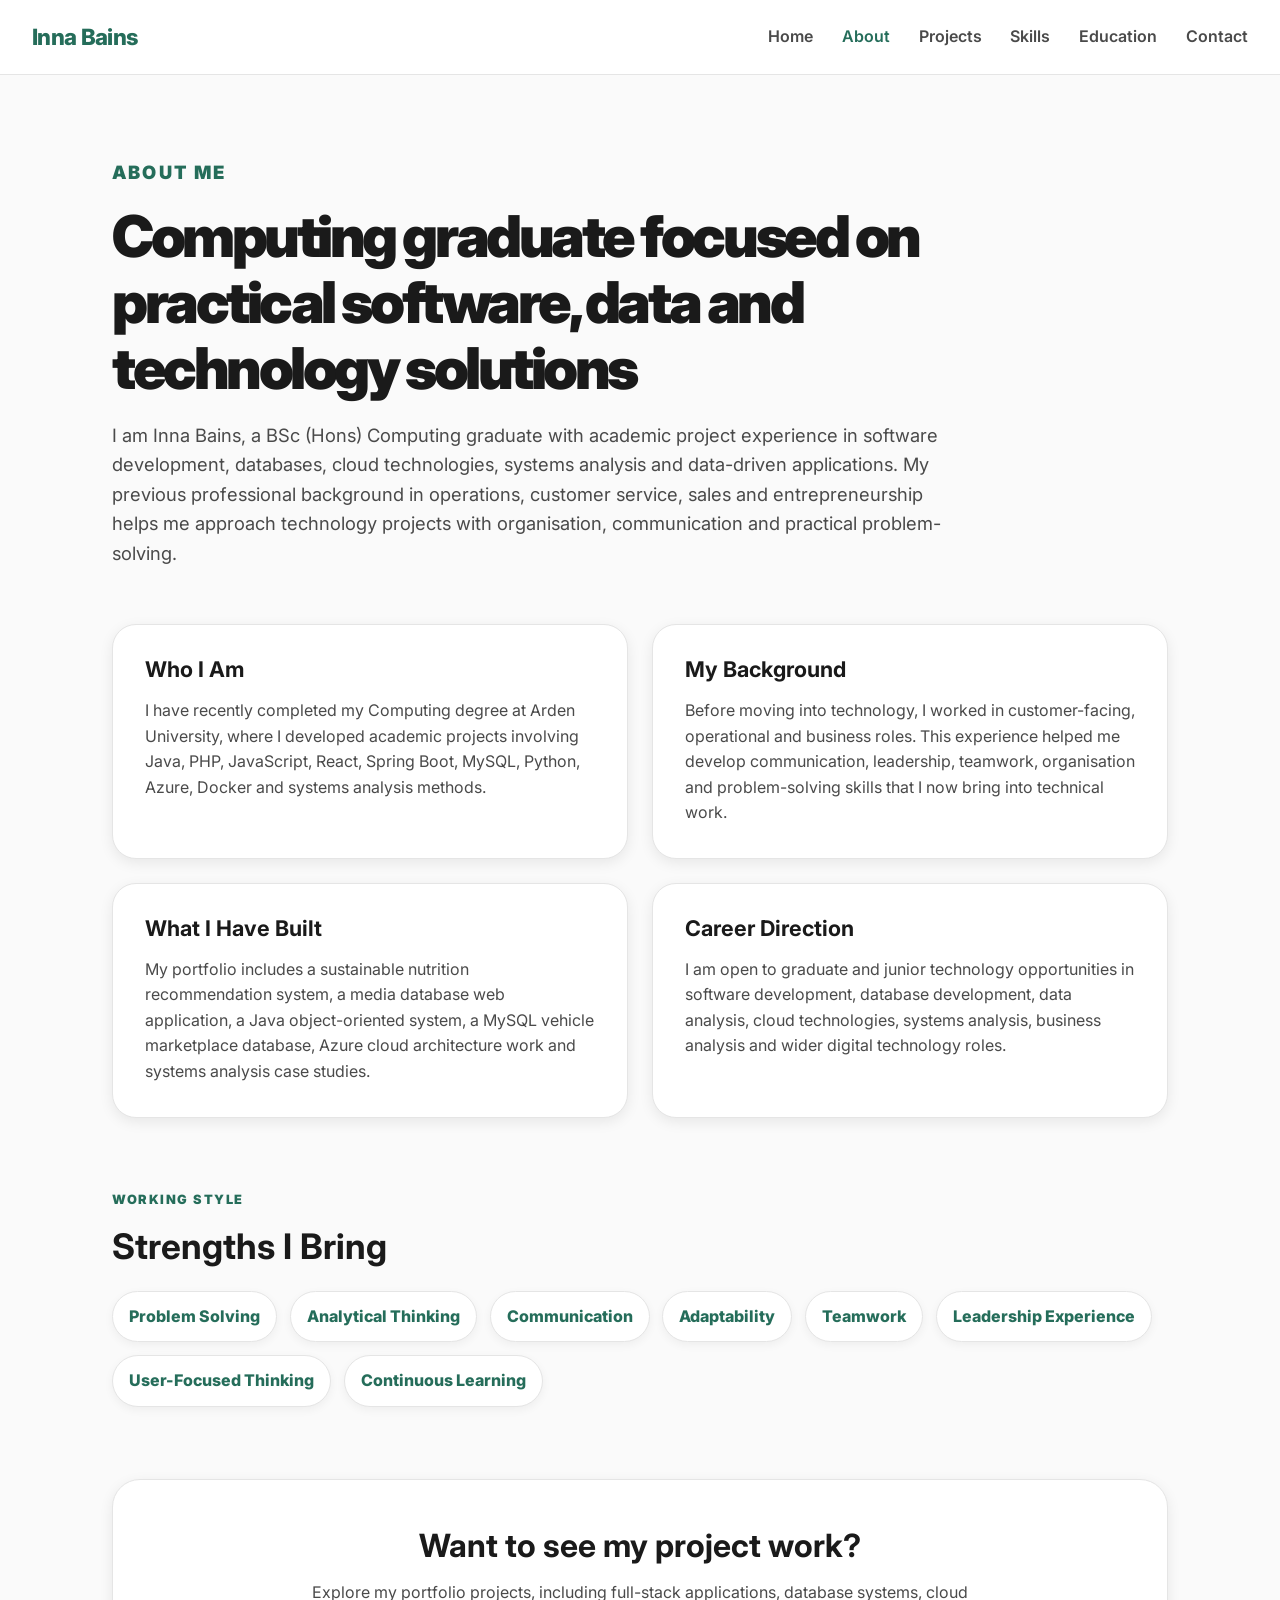
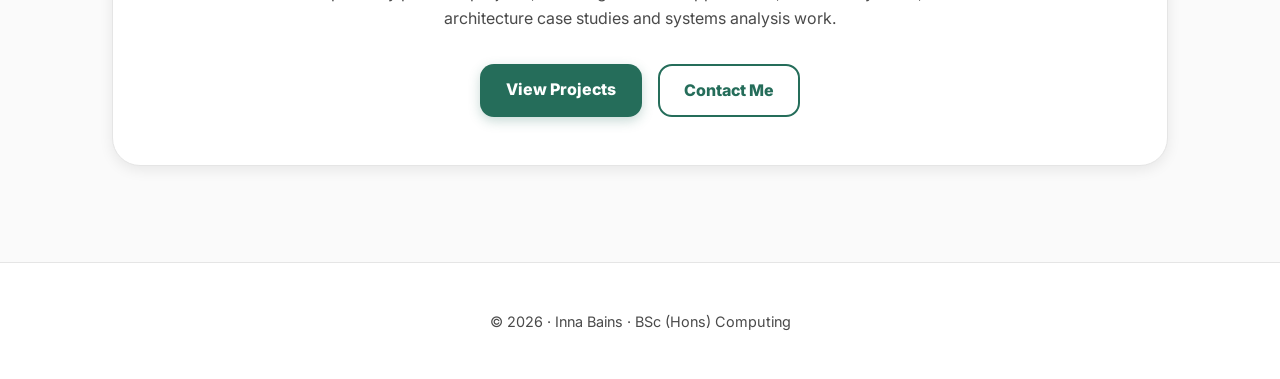
==== commit 669f966a: "Update about.html" ====
--- a/about.html
+++ b/about.html
@@ -37,8 +37,8 @@
     <p class="eyebrow">About Me</p>
 
     <h1>
-      Computing graduate building practical skills in software, data and technology solutions
-    </h1>
+  Computing graduate focused on practical software, data and technology solutions
+</h1>
 
     <p>
       I am Inna Bains, a BSc (Hons) Computing graduate with academic project experience in
--- a/style.css
+++ b/style.css
@@ -762,58 +762,33 @@
   color: var(--accent);
 }
 
-/* ----------------------------------------------------
-   ABOUT PAGE
----------------------------------------------------- */
-
-.about-page-hero {
-  display: grid;
-  grid-template-columns: 1.3fr 0.7fr;
-  gap: 2rem;
-  align-items: stretch;
-  margin-bottom: 4.5rem;
-}
-
-.about-hero-text h1 {
-  font-size: clamp(2.3rem, 4.5vw, 4rem);
+/* ABOUT PAGE */
+
+.about-hero-modern {
+  max-width: 900px;
+  margin-bottom: 3.5rem;
+}
+
+.about-hero-modern h1 {
+  font-size: clamp(2.2rem, 4.5vw, 4rem);
   font-weight: 900;
   letter-spacing: -0.06em;
   margin-bottom: 1.2rem;
 }
 
-.about-hero-text p {
+.about-hero-modern p {
   font-size: 1.15rem;
-  max-width: 780px;
-}
-
-.about-highlight-card {
-  background: linear-gradient(135deg, var(--accent), var(--accent-hover));
-  color: #ffffff;
-  border-radius: 28px;
-  padding: 2rem;
-  box-shadow: var(--shadow);
-  display: flex;
-  flex-direction: column;
-  justify-content: center;
-}
-
-.about-highlight-card h2,
-.about-highlight-card p {
-  color: #ffffff;
-}
-
-.about-highlight-card p {
-  margin-bottom: 0;
-}
-
-.about-content-grid {
+  max-width: 850px;
+}
+
+.about-card-grid {
   display: grid;
   grid-template-columns: repeat(2, 1fr);
   gap: 1.5rem;
-  margin-bottom: 4.8rem;
-}
-
-.about-info-card {
+  margin-bottom: 4.5rem;
+}
+
+.about-card {
   background: var(--bg-card);
   border: 1px solid var(--border);
   border-radius: 24px;
@@ -822,41 +797,46 @@
   transition: 0.25s ease;
 }
 
-.about-info-card:hover {
+.about-card:hover {
   transform: translateY(-5px);
   box-shadow: var(--shadow-hover);
 }
 
-.about-info-card h2 {
+.about-card h2 {
   font-size: 1.35rem;
   margin-bottom: 0.8rem;
 }
 
-.about-info-card p {
+.about-card p {
   margin-bottom: 0;
 }
 
-.strengths-section {
-  margin-bottom: 4.8rem;
-}
-
-.strengths-grid {
+.strengths-modern {
+  margin-bottom: 4.5rem;
+}
+
+.strengths-modern h2 {
+  font-size: 2.2rem;
+  margin-bottom: 1.5rem;
+}
+
+.strengths-cloud {
   display: flex;
   flex-wrap: wrap;
   gap: 0.8rem;
 }
 
-.strength-card {
+.strengths-cloud span {
   background: var(--bg-card);
   border: 1px solid var(--border);
   color: var(--accent);
-  padding: 0.8rem 1rem;
+  padding: 0.75rem 1rem;
   border-radius: 999px;
   font-weight: 800;
   box-shadow: 0 3px 10px rgba(0,0,0,0.05);
 }
 
-.about-cta {
+.about-cta-modern {
   text-align: center;
   background: var(--bg-card);
   border: 1px solid var(--border);
@@ -865,12 +845,12 @@
   box-shadow: var(--shadow);
 }
 
-.about-cta h2 {
+.about-cta-modern h2 {
   font-size: 2rem;
   margin-bottom: 1rem;
 }
 
-.about-cta p {
+.about-cta-modern p {
   max-width: 700px;
   margin: 0 auto 1.8rem;
 }
@@ -879,28 +859,66 @@
   justify-content: center;
 }
 
-@media (max-width: 980px) {
-  .about-page-hero,
-  .about-content-grid {
+@media (max-width: 900px) {
+  .about-card-grid {
     grid-template-columns: 1fr;
   }
 }
 
-@media (max-width: 720px) {
-  .about-highlight-card,
-  .about-info-card,
-  .about-cta {
-    padding: 1.5rem;
-  }
-
-  .about-hero-text h1 {
-    font-size: 2.2rem;
-    letter-spacing: -0.04em;
-  }
-}
-
-
-
-
-
-
+.about-card-grid {
+  display: grid;
+  grid-template-columns: repeat(2, 1fr);
+  gap: 1.5rem;
+  margin-bottom: 4.5rem;
+}
+
+.about-card {
+  background: #ffffff;
+  border: 1px solid var(--border);
+  border-radius: 24px;
+  padding: 2rem;
+  box-shadow: var(--shadow);
+}
+
+.strengths-cloud {
+  display: flex;
+  flex-wrap: wrap;
+  gap: 0.8rem;
+  margin-top: 1.5rem;
+}
+
+.strengths-cloud span {
+  background: #ffffff;
+  border: 1px solid var(--border);
+  color: var(--accent);
+  padding: 0.75rem 1rem;
+  border-radius: 999px;
+  font-weight: 800;
+  box-shadow: 0 3px 10px rgba(0,0,0,0.05);
+}
+
+.about-cta-modern {
+  text-align: center;
+  background: #ffffff;
+  border: 1px solid var(--border);
+  border-radius: 28px;
+  padding: 3rem 2rem;
+  box-shadow: var(--shadow);
+  margin-top: 4rem;
+}
+
+.center-buttons {
+  justify-content: center;
+}
+
+@media (max-width: 900px) {
+  .about-card-grid {
+    grid-template-columns: 1fr;
+  }
+}
+
+
+
+
+
+
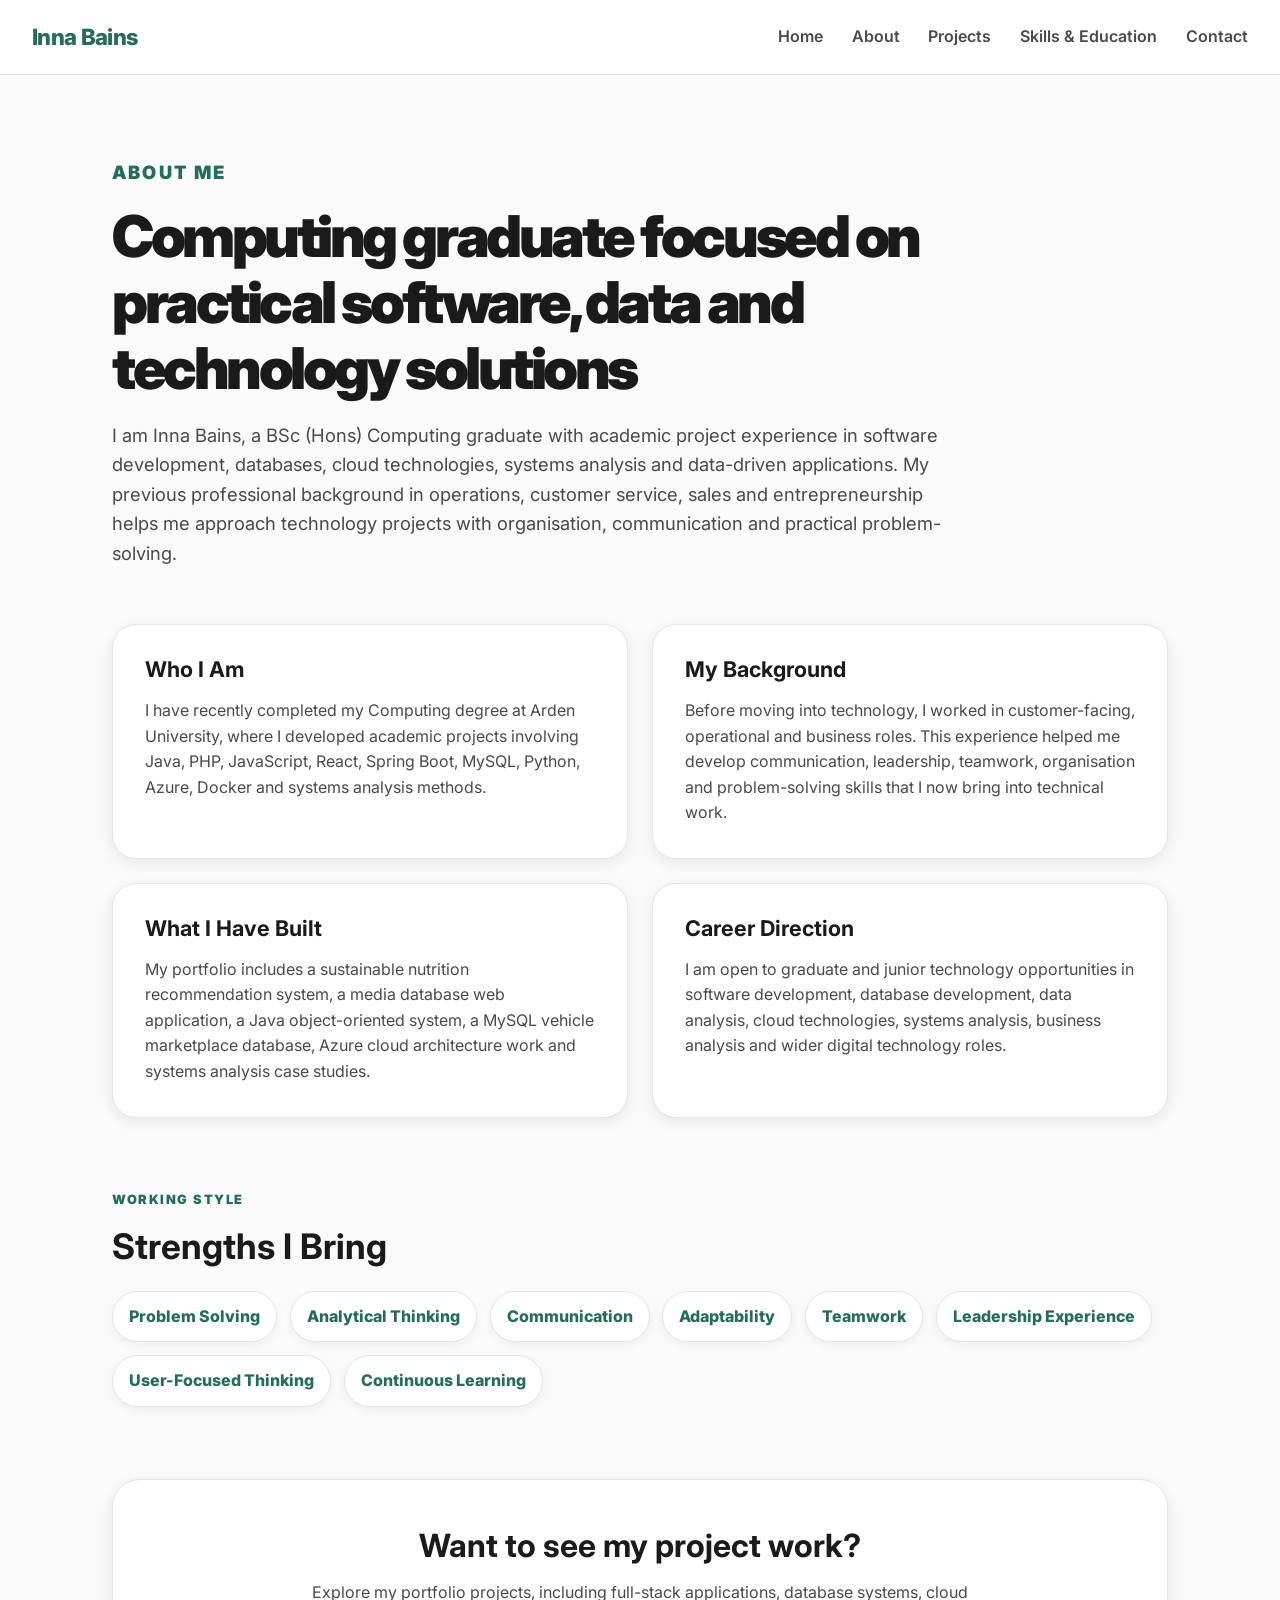
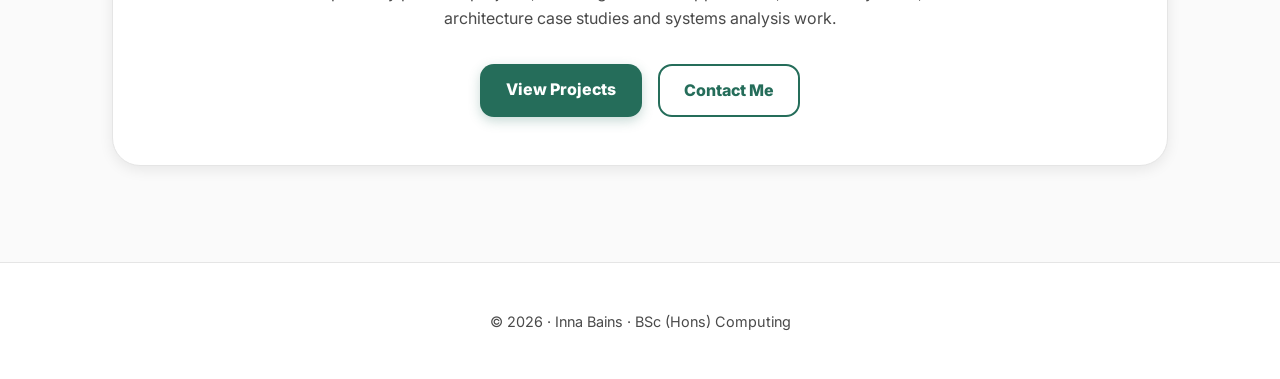
==== commit c81edefe: "Update navigation links in about.html" ====
--- a/about.html
+++ b/about.html
@@ -21,13 +21,12 @@
     <a href="index.html" class="logo">Inna Bains</a>
 
     <ul class="nav-links">
-      <li><a href="index.html">Home</a></li>
-      <li><a href="about.html" class="active">About</a></li>
-      <li><a href="projects.html">Projects</a></li>
-      <li><a href="skills.html">Skills</a></li>
-      <li><a href="education.html">Education</a></li>
-      <li><a href="contact.html">Contact</a></li>
-    </ul>
+  <li><a href="index.html">Home</a></li>
+  <li><a href="about.html">About</a></li>
+  <li><a href="projects.html">Projects</a></li>
+  <li><a href="skills.html">Skills & Education</a></li>
+  <li><a href="contact.html">Contact</a></li>
+</ul>
   </nav>
 </header>
 
--- a/style.css
+++ b/style.css
@@ -454,36 +454,37 @@
 
 .cta-section {
   text-align: center;
-  background: linear-gradient(135deg, var(--accent), var(--accent-hover));
-  color: #FFFFFF;
-  padding: 3.5rem 2rem;
+  background: var(--bg-card);
+  border: 1px solid var(--border);
+  color: var(--text-primary);
+  padding: 3rem 2rem;
   border-radius: 28px;
   box-shadow: var(--shadow);
 }
 
 .cta-section h2 {
-  color: #FFFFFF;
-  font-size: 2.1rem;
+  color: var(--text-primary);
+  font-size: 2rem;
   margin-bottom: 1rem;
 }
 
 .cta-section p {
-  color: rgba(255, 255, 255, 0.92);
+  color: var(--text-secondary);
   max-width: 720px;
   margin: 0 auto 2rem;
 }
 
 .cta-section .btn-primary,
 .cta-button {
-  background: #FFFFFF;
-  color: var(--accent);
-  box-shadow: none;
+  background: var(--accent);
+  color: #ffffff;
+  box-shadow: 0 4px 12px rgba(37, 109, 90, 0.25);
 }
 
 .cta-section .btn-primary:hover,
 .cta-button:hover {
-  background: var(--bg-muted);
-  color: var(--accent-hover);
+  background: var(--accent-hover);
+  color: #ffffff;
 }
 
 /* FOOTER */
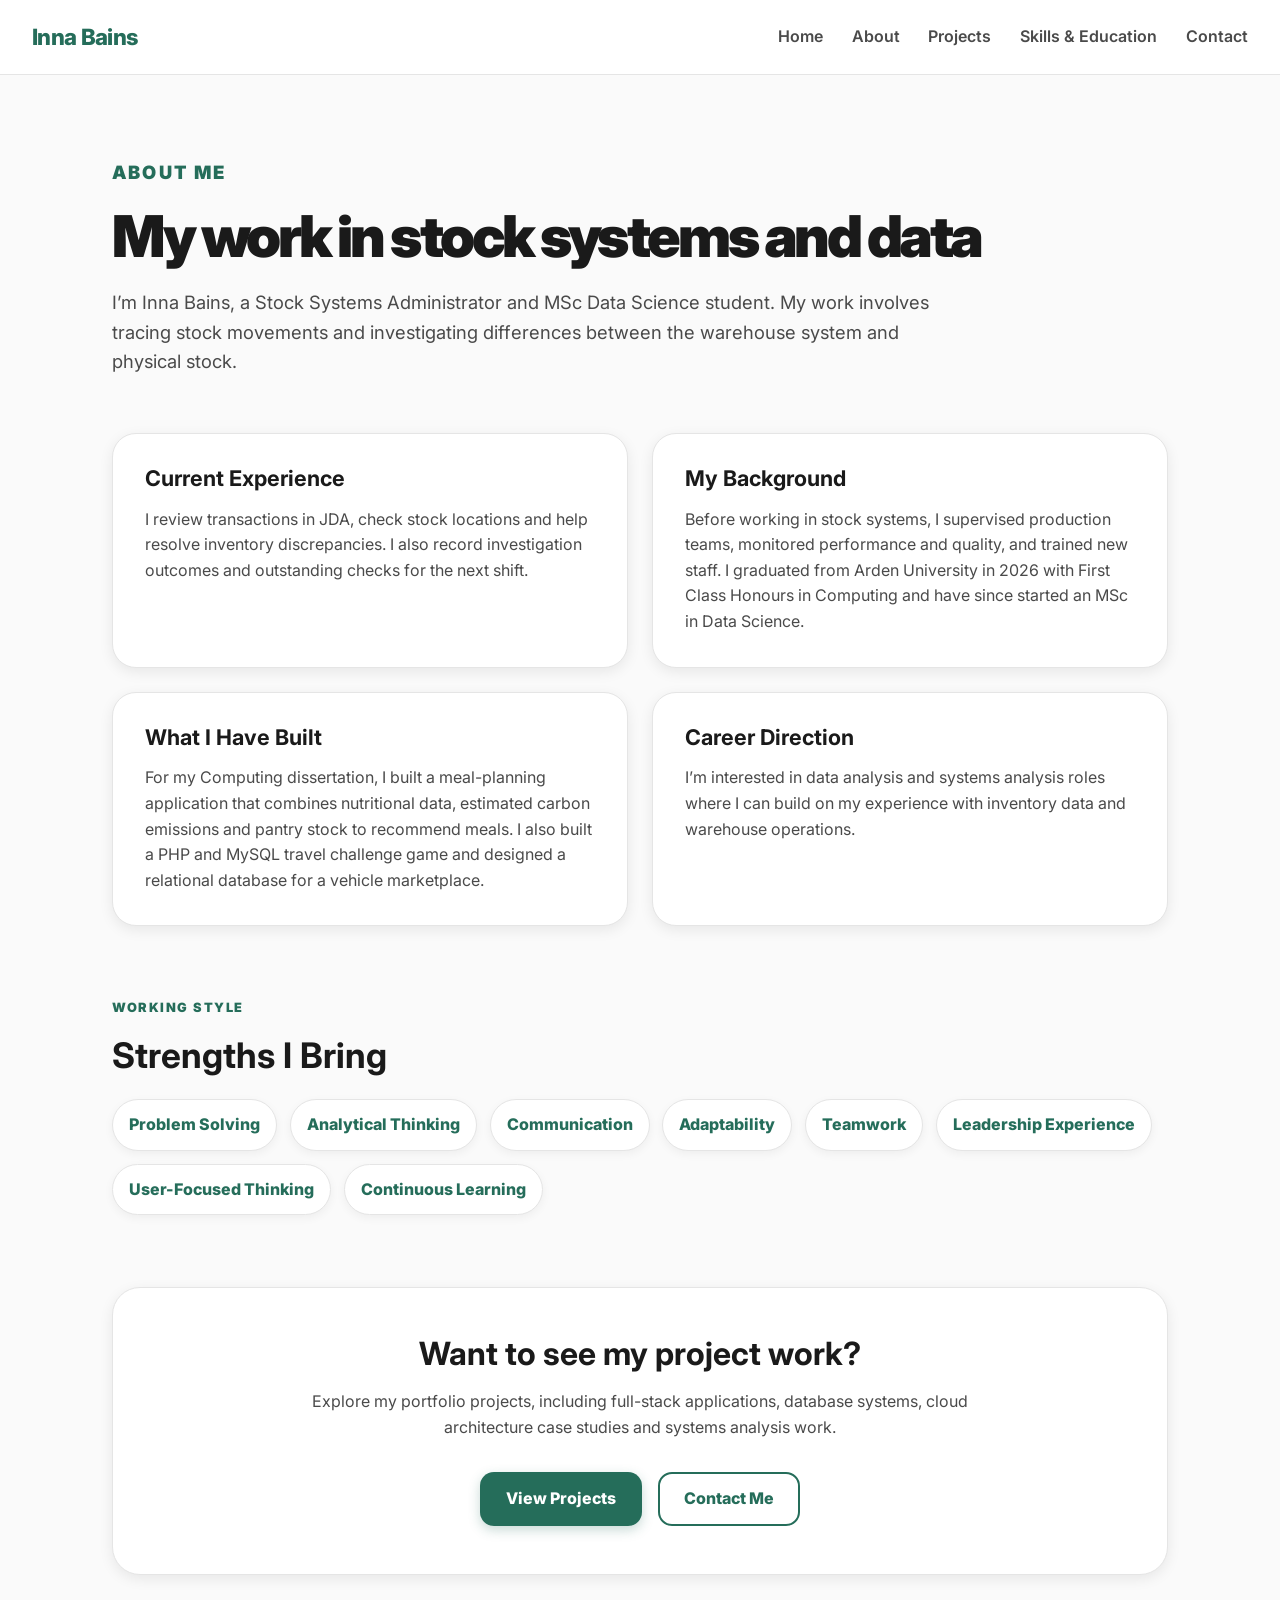
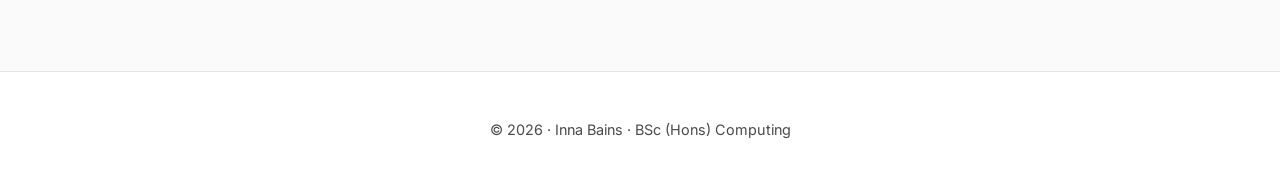
==== commit b83f6ad1: "Update portfolio and CV with current experience and education" ====
--- a/about.html
+++ b/about.html
@@ -3,7 +3,7 @@
 <head>
   <meta charset="UTF-8">
 
-  <meta name="description" content="About Inna Bains – Computing graduate with experience in software development, databases, cloud technologies, systems analysis, and data-driven applications.">
+  <meta name="description" content="About Inna Bains, Stock Systems Administrator and MSc Data Science student with a First Class degree in Computing.">
   <meta name="keywords" content="Inna Bains, Computing Graduate, Software Development, Databases, Cloud Computing, Systems Analysis, Arden University">
   <meta name="author" content="Inna Bains">
 
@@ -11,7 +11,6 @@
 
   <link rel="stylesheet" href="style.css">
   <link href="https://fonts.googleapis.com/css2?family=Inter:wght@300;400;500;600;700;800;900&display=swap" rel="stylesheet">
-  <link rel="icon" type="image/png" href="favicon.png">
 </head>
 
 <body>
@@ -36,53 +35,41 @@
     <p class="eyebrow">About Me</p>
 
     <h1>
-  Computing graduate focused on practical software, data and technology solutions
+  My work in stock systems and data
 </h1>
 
     <p>
-      I am Inna Bains, a BSc (Hons) Computing graduate with academic project experience in
-      software development, databases, cloud technologies, systems analysis and data-driven
-      applications. My previous professional background in operations, customer service,
-      sales and entrepreneurship helps me approach technology projects with organisation,
-      communication and practical problem-solving.
+      I’m Inna Bains, a Stock Systems Administrator and MSc Data Science student. My work involves tracing stock movements and investigating differences between the warehouse system and physical stock.
     </p>
   </section>
 
   <section class="about-card-grid">
 
     <article class="about-card">
-      <h2>Who I Am</h2>
+      <h2>Current Experience</h2>
       <p>
-        I have recently completed my Computing degree at Arden University, where I developed
-        academic projects involving Java, PHP, JavaScript, React, Spring Boot, MySQL, Python,
-        Azure, Docker and systems analysis methods.
+        I review transactions in JDA, check stock locations and help resolve inventory discrepancies. I also record investigation outcomes and outstanding checks for the next shift.
       </p>
     </article>
 
     <article class="about-card">
       <h2>My Background</h2>
       <p>
-        Before moving into technology, I worked in customer-facing, operational and business
-        roles. This experience helped me develop communication, leadership, teamwork,
-        organisation and problem-solving skills that I now bring into technical work.
+        Before working in stock systems, I supervised production teams, monitored performance and quality, and trained new staff. I graduated from Arden University in 2026 with First Class Honours in Computing and have since started an MSc in Data Science.
       </p>
     </article>
 
     <article class="about-card">
       <h2>What I Have Built</h2>
       <p>
-        My portfolio includes a sustainable nutrition recommendation system, a media database
-        web application, a Java object-oriented system, a MySQL vehicle marketplace database,
-        Azure cloud architecture work and systems analysis case studies.
+        For my Computing dissertation, I built a meal-planning application that combines nutritional data, estimated carbon emissions and pantry stock to recommend meals. I also built a PHP and MySQL travel challenge game and designed a relational database for a vehicle marketplace.
       </p>
     </article>
 
     <article class="about-card">
       <h2>Career Direction</h2>
       <p>
-        I am open to graduate and junior technology opportunities in software development,
-        database development, data analysis, cloud technologies, systems analysis, business
-        analysis and wider digital technology roles.
+        I’m interested in data analysis and systems analysis roles where I can build on my experience with inventory data and warehouse operations.
       </p>
     </article>
 
--- a/style.css
+++ b/style.css
@@ -918,8 +918,315 @@
   }
 }
 
-
-
-
-
-
+/* SKILLS & EDUCATION PAGE */
+
+.skills-hero {
+  max-width: 900px;
+  margin-bottom: 3.5rem;
+}
+
+.skills-hero h1 {
+  font-size: clamp(2.2rem, 4.5vw, 4rem);
+  font-weight: 900;
+  letter-spacing: -0.06em;
+  margin-bottom: 1.2rem;
+}
+
+.skills-hero p {
+  font-size: 1.15rem;
+  max-width: 850px;
+}
+
+.skills-page-grid {
+  display: grid;
+  grid-template-columns: repeat(2, 1fr);
+  gap: 1.5rem;
+}
+
+.skill-page-card,
+.education-card,
+.cert-card {
+  background: var(--bg-card);
+  border: 1px solid var(--border);
+  border-radius: 24px;
+  padding: 2rem;
+  box-shadow: var(--shadow);
+  transition: 0.25s ease;
+}
+
+.skill-page-card:hover,
+.education-card:hover,
+.cert-card:hover {
+  transform: translateY(-5px);
+  box-shadow: var(--shadow-hover);
+}
+
+.skill-page-card h3,
+.education-card h3,
+.cert-card h3 {
+  font-size: 1.35rem;
+  margin-bottom: 1rem;
+}
+
+.skills-cloud.compact {
+  margin-bottom: 0;
+}
+
+.education-card {
+  display: grid;
+  grid-template-columns: 0.7fr 1.3fr;
+  gap: 2rem;
+  align-items: start;
+  margin-bottom: 1.5rem;
+}
+
+.education-card p {
+  margin-top: 0;
+}
+
+.module-grid {
+  display: flex;
+  flex-wrap: wrap;
+  gap: 0.8rem;
+}
+
+.module-card {
+  background: var(--bg-card);
+  border: 1px solid var(--border);
+  color: var(--accent);
+  padding: 0.75rem 1rem;
+  border-radius: 999px;
+  font-weight: 800;
+  box-shadow: 0 3px 10px rgba(0,0,0,0.05);
+}
+
+.cert-grid {
+  display: grid;
+  grid-template-columns: repeat(2, 1fr);
+  gap: 1.5rem;
+}
+
+.cert-card p {
+  margin-bottom: 0;
+}
+
+@media (max-width: 900px) {
+  .skills-page-grid,
+  .education-card,
+  .cert-grid {
+    grid-template-columns: 1fr;
+  }
+}
+
+.module-category-grid {
+  display: grid;
+  grid-template-columns: repeat(2, 1fr);
+  gap: 1.2rem;
+  margin-top: 1.5rem;
+}
+
+.module-category-card {
+  background: var(--bg-card);
+  border: 1px solid var(--border);
+  border-radius: 20px;
+  padding: 1.4rem;
+  box-shadow: var(--shadow);
+}
+
+.module-category-card h3 {
+  color: var(--accent);
+  font-size: 1rem;
+  margin-bottom: 0.5rem;
+}
+
+.module-category-card p {
+  margin: 0;
+}
+
+@media (max-width: 900px) {
+  .module-category-grid {
+    grid-template-columns: 1fr;
+  }
+}
+
+.development-list {
+  background: var(--bg-card);
+  border: 1px solid var(--border);
+  border-radius: 24px;
+  padding: 2rem;
+  box-shadow: var(--shadow);
+}
+
+.development-list p {
+  margin: 0;
+  padding: 0.9rem 0;
+  border-bottom: 1px solid var(--border);
+}
+
+.development-list p:last-child {
+  border-bottom: none;
+}
+/* CONTACT PAGE */
+
+.contact-hero-modern {
+  max-width: 900px;
+  margin-bottom: 3.5rem;
+}
+
+.contact-hero-modern h1 {
+  font-size: clamp(2.2rem, 4.5vw, 4rem);
+  font-weight: 900;
+  letter-spacing: -0.06em;
+  margin-bottom: 1.2rem;
+}
+
+.contact-hero-modern p {
+  font-size: 1.15rem;
+  max-width: 850px;
+}
+
+.contact-grid {
+  display: grid;
+  grid-template-columns: repeat(2, 1fr);
+  gap: 1.5rem;
+  margin-bottom: 4rem;
+}
+
+.contact-card,
+.availability-card {
+  background: var(--bg-card);
+  border: 1px solid var(--border);
+  border-radius: 24px;
+  padding: 2rem;
+  box-shadow: var(--shadow);
+  transition: 0.25s ease;
+}
+
+.contact-card:hover,
+.availability-card:hover {
+  transform: translateY(-5px);
+  box-shadow: var(--shadow-hover);
+}
+
+.contact-card h3 {
+  font-size: 1.35rem;
+  margin-bottom: 0.8rem;
+}
+
+.contact-card p {
+  margin-bottom: 1rem;
+}
+
+.contact-card a {
+  color: var(--accent);
+  font-weight: 800;
+  text-decoration: none;
+}
+
+.contact-card a:hover {
+  text-decoration: underline;
+}
+
+.availability-card {
+  margin-bottom: 4.5rem;
+}
+
+.availability-card h2 {
+  font-size: 2rem;
+  margin-bottom: 1rem;
+}
+
+.availability-card p:last-child {
+  margin-bottom: 0;
+}
+
+@media (max-width: 900px) {
+  .contact-grid {
+    grid-template-columns: 1fr;
+  }
+}
+
+/* PROJECTS PAGE */
+
+.projects-hero-modern {
+  max-width: 950px;
+  margin-bottom: 3.5rem;
+}
+
+.projects-hero-modern h1 {
+  font-size: clamp(2.2rem, 4.5vw, 4rem);
+  font-weight: 900;
+  letter-spacing: -0.06em;
+  margin-bottom: 1.2rem;
+}
+
+.projects-hero-modern p {
+  font-size: 1.15rem;
+  max-width: 850px;
+}
+
+.portfolio-project-list {
+  display: grid;
+  grid-template-columns: 1fr;
+  gap: 1.5rem;
+}
+
+.portfolio-project-card,
+.technical-project-card {
+  background: var(--bg-card);
+  border: 1px solid var(--border);
+  border-radius: 24px;
+  padding: 2rem;
+  box-shadow: var(--shadow);
+  transition: 0.25s ease;
+}
+
+.portfolio-project-card:hover,
+.technical-project-card:hover {
+  transform: translateY(-5px);
+  box-shadow: var(--shadow-hover);
+}
+
+.featured-project-card {
+  border-left: 6px solid var(--accent);
+}
+
+.project-card-content h3,
+.technical-project-card h3 {
+  font-size: 1.6rem;
+  margin-bottom: 1rem;
+}
+
+.technical-project-grid {
+  display: grid;
+  grid-template-columns: repeat(2, 1fr);
+  gap: 1.5rem;
+}
+
+.technical-project-card p {
+  margin-bottom: 1.2rem;
+}
+
+@media (max-width: 900px) {
+  .technical-project-grid {
+    grid-template-columns: 1fr;
+  }
+
+  .portfolio-project-card,
+  .technical-project-card {
+    padding: 1.5rem;
+  }
+}
+
+.project-note{
+    margin-top:16px;
+    font-size:0.9rem;
+    color:#666;
+    line-height:1.5;
+}
+
+
+
+
+
+
